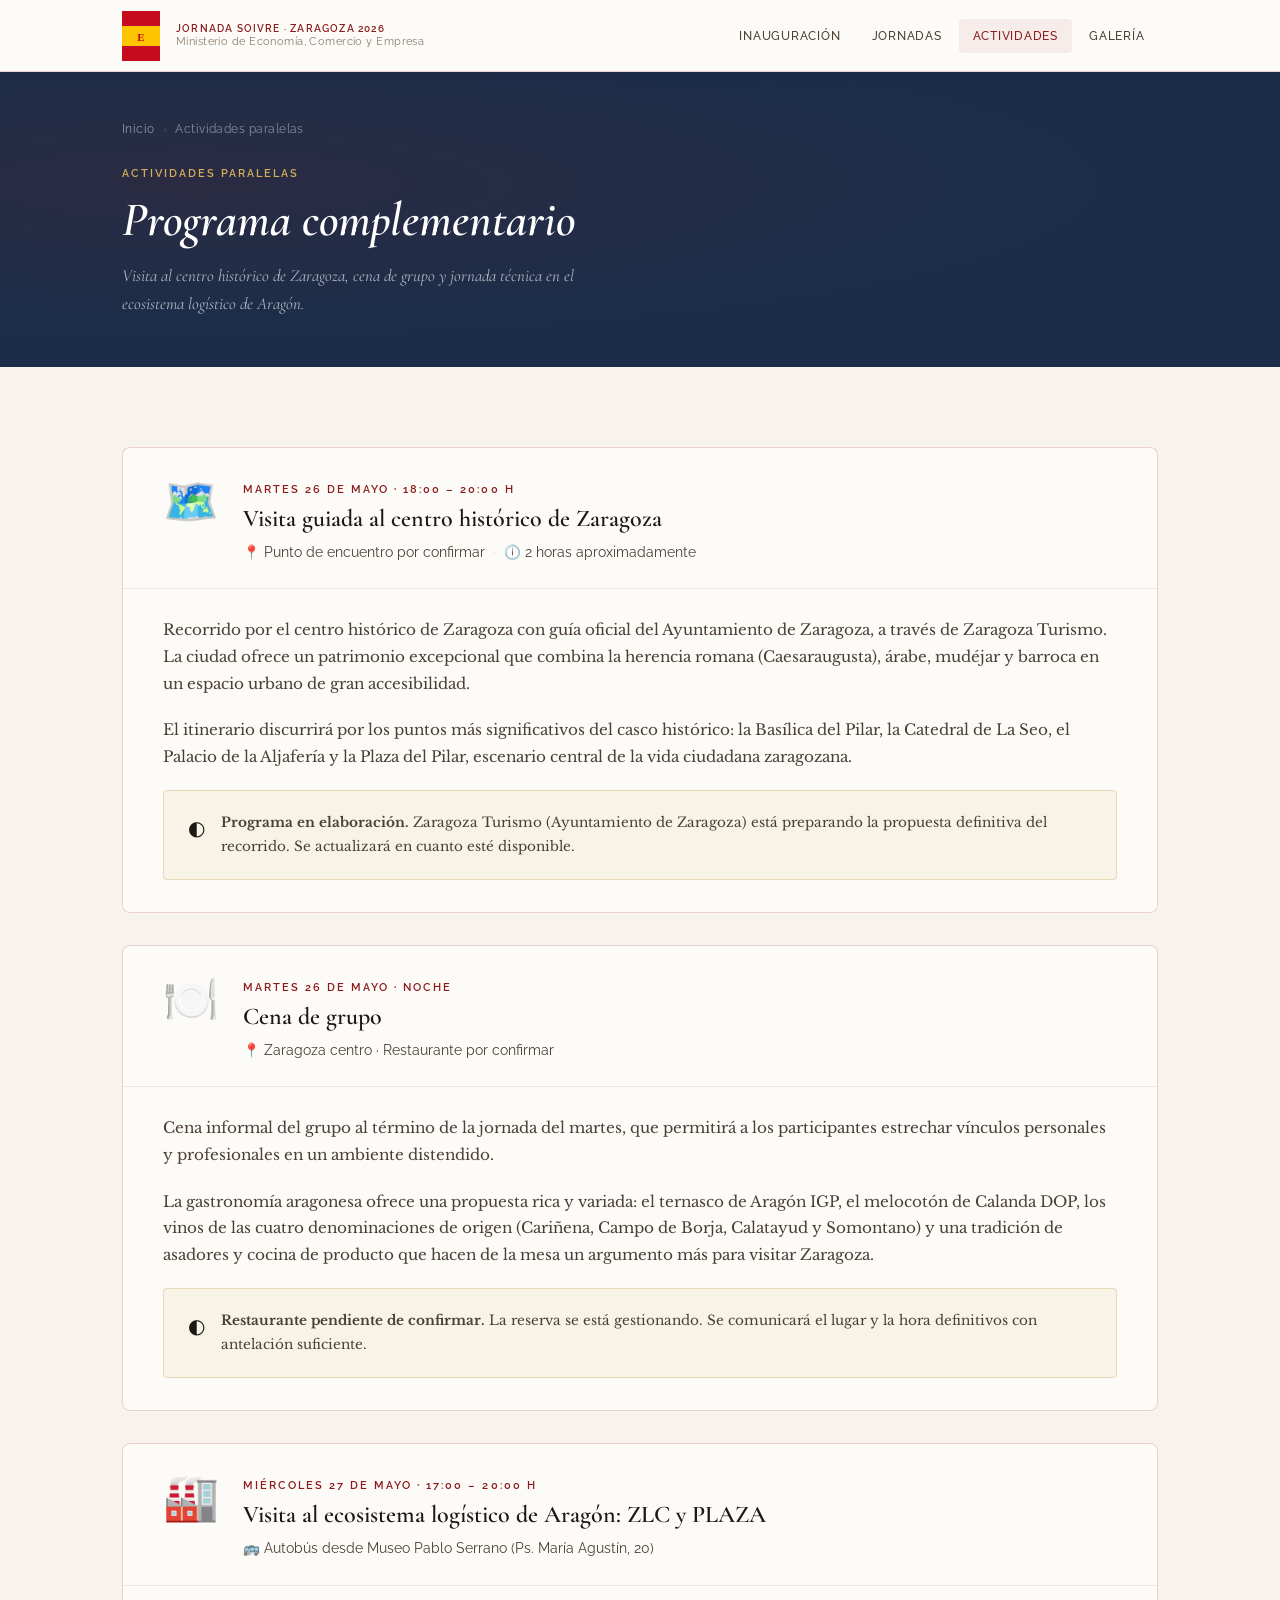
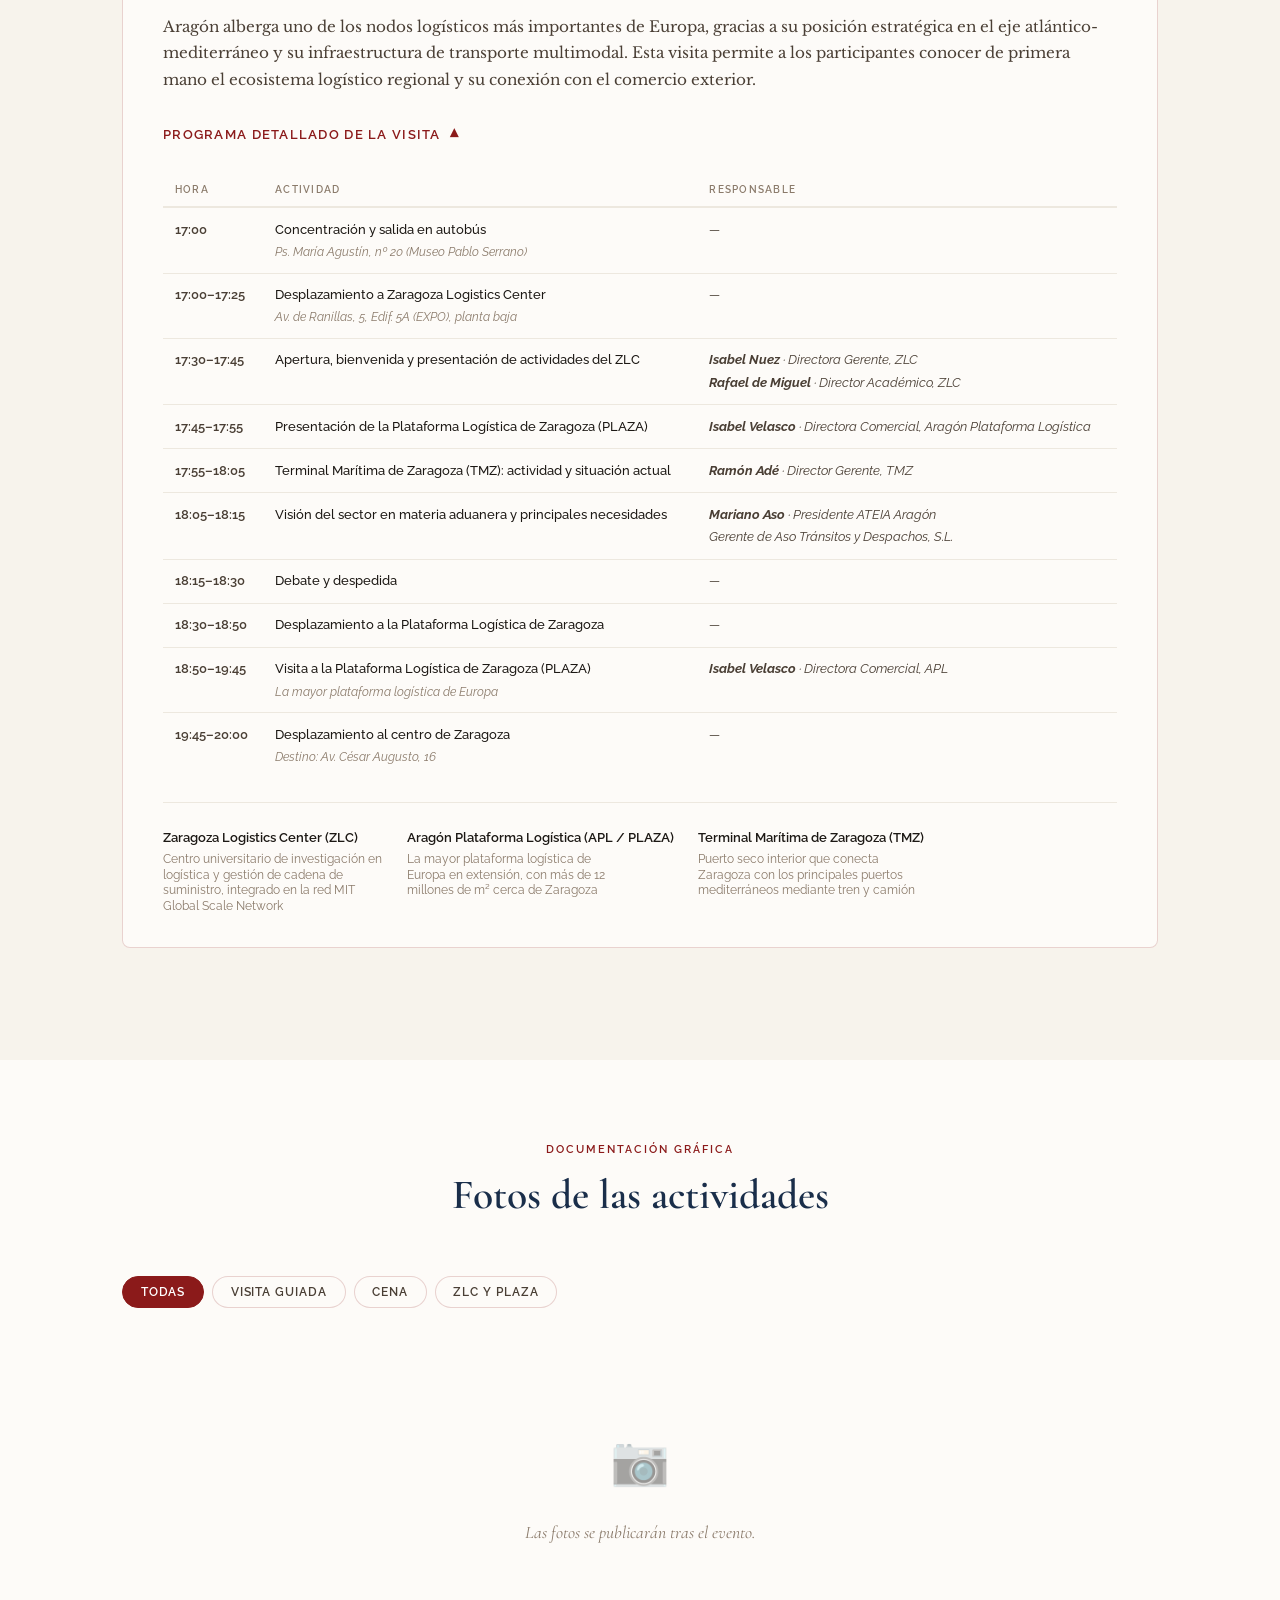
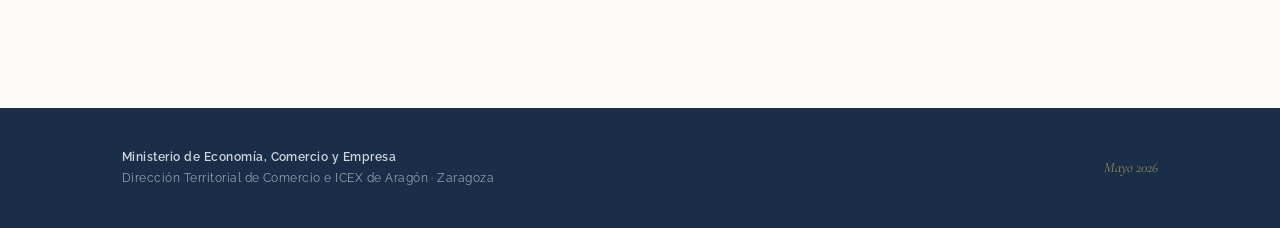
==== actividades.html @ 2d69d118 "Sitio inicial" ====
<!DOCTYPE html>
<html lang="es">
<head>
  <meta charset="UTF-8">
  <meta name="viewport" content="width=device-width, initial-scale=1.0">
  <title>Actividades · Jornada SOIVRE Zaragoza 2026</title>
  <link rel="stylesheet" href="css/style.css">
  <style>
    /* Estilos específicos de esta página */
    .actividad-grande {
      background: var(--blanco);
      border: 1px solid var(--borde);
      border-radius: var(--radio-lg);
      overflow: hidden;
      margin-bottom: 2rem;
    }

    .actividad-grande-cabecera {
      padding: 2rem 2.5rem 1.5rem;
      border-bottom: 1px solid var(--crema-oscura);
      display: flex;
      gap: 1.5rem;
      align-items: flex-start;
    }

    .actividad-grande-icono {
      font-size: 2.8rem;
      line-height: 1;
      flex-shrink: 0;
    }

    .actividad-grande-meta .label { margin-bottom: 0.35rem; display: block; }

    .actividad-grande-titulo {
      font-family: var(--fuente-titulo);
      font-size: 1.5rem;
      font-weight: 600;
      color: var(--texto);
      line-height: 1.2;
    }

    .actividad-grande-cuando {
      font-family: var(--fuente-ui);
      font-size: 0.85rem;
      color: var(--texto-suave);
      margin-top: 0.5rem;
      display: flex;
      align-items: center;
      gap: 0.5rem;
      flex-wrap: wrap;
    }

    .actividad-grande-cuerpo {
      padding: 1.75rem 2.5rem 2rem;
    }

    .actividad-grande-cuerpo p {
      color: var(--texto-suave);
      line-height: 1.75;
      margin-bottom: 1.25rem;
      font-size: 0.95rem;
    }

    .actividad-grande-cuerpo p:last-child { margin-bottom: 0; }

    /* Aviso pendiente grande */
    .aviso-pendiente {
      display: flex;
      gap: 1rem;
      align-items: flex-start;
      background: rgba(184,149,42,0.08);
      border: 1px solid rgba(184,149,42,0.25);
      border-radius: var(--radio);
      padding: 1.25rem 1.5rem;
      margin-top: 1.25rem;
    }

    .aviso-pendiente-icono { font-size: 1.25rem; flex-shrink: 0; }

    .aviso-pendiente p {
      font-size: 0.85rem !important;
      color: var(--texto-suave) !important;
      margin: 0 !important;
    }

    /* Programa detallado desplegable */
    .programa-detallado summary {
      font-family: var(--fuente-ui);
      font-size: 0.8rem;
      font-weight: 600;
      letter-spacing: 0.1em;
      text-transform: uppercase;
      color: var(--granate);
      cursor: pointer;
      padding: 0.5rem 0;
      margin-bottom: 1rem;
      display: flex;
      align-items: center;
      gap: 0.5rem;
    }

    .programa-detallado summary::after {
      content: '▾';
      font-size: 1rem;
      transition: transform 0.2s;
    }

    .programa-detallado[open] summary::after { transform: rotate(180deg); }

    /* Logos de ponentes externos */
    .ponentes-externos {
      display: flex;
      flex-wrap: wrap;
      gap: 1.5rem;
      margin-top: 1.5rem;
      padding-top: 1.5rem;
      border-top: 1px solid var(--crema-oscura);
    }

    .ponente-externo {
      display: flex;
      flex-direction: column;
      gap: 0.25rem;
    }

    .ponente-externo-nombre {
      font-family: var(--fuente-ui);
      font-size: 0.8rem;
      font-weight: 600;
      color: var(--texto);
    }

    .ponente-externo-cargo {
      font-family: var(--fuente-ui);
      font-size: 0.72rem;
      color: var(--texto-muy-suave);
      line-height: 1.35;
      max-width: 220px;
    }

    @media (max-width: 600px) {
      .actividad-grande-cabecera { flex-direction: column; gap: 0.75rem; padding: 1.5rem; }
      .actividad-grande-cuerpo { padding: 1.25rem 1.5rem 1.5rem; }
    }
  </style>
</head>
<body>

  <!-- ══ HEADER ══════════════════════════════════════════════ -->
  <header class="site-header">
    <div class="header-inner">
      <a href="index.html" class="header-marca">
        <svg class="header-escudo" viewBox="0 0 38 50" xmlns="http://www.w3.org/2000/svg" aria-label="Escudo de España">
          <rect x="0" y="0" width="38" height="50" rx="2" fill="#c60b1e"/>
          <rect x="0" y="15" width="38" height="20" fill="#ffc400"/>
          <rect x="0" y="0" width="38" height="15" fill="#c60b1e"/>
          <rect x="0" y="35" width="38" height="15" fill="#c60b1e"/>
          <text x="19" y="30" text-anchor="middle" font-size="11"
                fill="#c60b1e" font-weight="bold" font-family="serif">E</text>
        </svg>
        <div class="header-texto">
          <span class="header-evento">Jornada SOIVRE · Zaragoza 2026</span>
          <span class="header-subtexto">Ministerio de Economía, Comercio y Empresa</span>
        </div>
      </a>
      <nav class="nav-principal" aria-label="Navegación principal">
        <a href="inauguracion.html" class="nav-link">Inauguración</a>
        <a href="jornadas.html"     class="nav-link">Jornadas</a>
        <a href="actividades.html"  class="nav-link">Actividades</a>
        <a href="galeria.html"      class="nav-link">Galería</a>
      </nav>
      <button class="nav-hamburguer" id="hamburguesa" aria-label="Abrir menú" aria-expanded="false">
        <span></span><span></span><span></span>
      </button>
    </div>
  </header>
  <nav class="nav-mobile" id="nav-mobile">
    <a href="inauguracion.html" class="nav-link">🏛️ Inauguración</a>
    <a href="jornadas.html"     class="nav-link">📋 Jornadas</a>
    <a href="actividades.html"  class="nav-link">🗺️ Actividades</a>
    <a href="galeria.html"      class="nav-link">📷 Galería</a>
  </nav>

  <!-- ══ PAGE HERO ═══════════════════════════════════════════ -->
  <section class="page-hero">
    <div class="page-hero-inner">
      <nav class="breadcrumb" aria-label="Ruta">
        <a href="index.html">Inicio</a>
        <span class="breadcrumb-sep">›</span>
        <span>Actividades paralelas</span>
      </nav>
      <span class="label">Actividades paralelas</span>
      <h1>Programa complementario</h1>
      <p class="page-hero-desc">
        Visita al centro histórico de Zaragoza, cena de grupo y jornada técnica 
        en el ecosistema logístico de Aragón.
      </p>
    </div>
  </section>

  <!-- ══ ACTIVIDADES ═════════════════════════════════════════ -->
  <section class="seccion">
    <div class="contenedor">

      <!-- ─── 1. VISITA GUIADA ─────────────────────────────── -->
      <div class="actividad-grande" id="visita-guiada">
        <div class="actividad-grande-cabecera">
          <div class="actividad-grande-icono">🗺️</div>
          <div class="actividad-grande-meta">
            <span class="label">Martes 26 de mayo · 18:00 – 20:00 h</span>
            <div class="actividad-grande-titulo">Visita guiada al centro histórico de Zaragoza</div>
            <div class="actividad-grande-cuando">
              <span>📍 Punto de encuentro por confirmar</span>
              <span style="color:var(--borde-dorado)">·</span>
              <span>🕕 2 horas aproximadamente</span>
            </div>
          </div>
        </div>
        <div class="actividad-grande-cuerpo">
          <p>
            Recorrido por el centro histórico de Zaragoza con guía oficial del Ayuntamiento 
            de Zaragoza, a través de Zaragoza Turismo. La ciudad ofrece un patrimonio 
            excepcional que combina la herencia romana (Caesaraugusta), árabe, mudéjar 
            y barroca en un espacio urbano de gran accesibilidad.
          </p>
          <p>
            El itinerario discurrirá por los puntos más significativos del casco histórico: 
            la Basílica del Pilar, la Catedral de La Seo, el Palacio de la Aljafería y la Plaza 
            del Pilar, escenario central de la vida ciudadana zaragozana.
          </p>
          <div class="aviso-pendiente">
            <span class="aviso-pendiente-icono">◐</span>
            <p>
              <strong>Programa en elaboración.</strong> Zaragoza Turismo (Ayuntamiento de Zaragoza) 
              está preparando la propuesta definitiva del recorrido. Se actualizará en cuanto 
              esté disponible.
            </p>
          </div>
        </div>
      </div>

      <!-- ─── 2. CENA DE GRUPO ──────────────────────────────── -->
      <div class="actividad-grande" id="cena">
        <div class="actividad-grande-cabecera">
          <div class="actividad-grande-icono">🍽️</div>
          <div class="actividad-grande-meta">
            <span class="label">Martes 26 de mayo · Noche</span>
            <div class="actividad-grande-titulo">Cena de grupo</div>
            <div class="actividad-grande-cuando">
              <span>📍 Zaragoza centro · Restaurante por confirmar</span>
            </div>
          </div>
        </div>
        <div class="actividad-grande-cuerpo">
          <p>
            Cena informal del grupo al término de la jornada del martes, que permitirá 
            a los participantes estrechar vínculos personales y profesionales en un ambiente 
            distendido.
          </p>
          <p>
            La gastronomía aragonesa ofrece una propuesta rica y variada: el ternasco de 
            Aragón IGP, el melocotón de Calanda DOP, los vinos de las cuatro 
            denominaciones de origen (Cariñena, Campo de Borja, Calatayud y Somontano) 
            y una tradición de asadores y cocina de producto que hacen de la mesa 
            un argumento más para visitar Zaragoza.
          </p>
          <div class="aviso-pendiente">
            <span class="aviso-pendiente-icono">◐</span>
            <p>
              <strong>Restaurante pendiente de confirmar.</strong> La reserva se está 
              gestionando. Se comunicará el lugar y la hora definitivos con antelación suficiente.
            </p>
          </div>
        </div>
      </div>

      <!-- ─── 3. ZLC Y PLAZA ───────────────────────────────── -->
      <div class="actividad-grande" id="zlc-plaza">
        <div class="actividad-grande-cabecera">
          <div class="actividad-grande-icono">🏭</div>
          <div class="actividad-grande-meta">
            <span class="label">Miércoles 27 de mayo · 17:00 – 20:00 h</span>
            <div class="actividad-grande-titulo">Visita al ecosistema logístico de Aragón: ZLC y PLAZA</div>
            <div class="actividad-grande-cuando">
              <span>🚌 Autobús desde Museo Pablo Serrano (Ps. María Agustín, 20)</span>
            </div>
          </div>
        </div>
        <div class="actividad-grande-cuerpo">
          <p>
            Aragón alberga uno de los nodos logísticos más importantes de Europa, 
            gracias a su posición estratégica en el eje atlántico-mediterráneo y su 
            infraestructura de transporte multimodal. Esta visita permite a los 
            participantes conocer de primera mano el ecosistema logístico regional 
            y su conexión con el comercio exterior.
          </p>

          <details class="programa-detallado" open>
            <summary>Programa detallado de la visita</summary>

            <table class="programa-tabla">
              <thead>
                <tr>
                  <th>Hora</th>
                  <th>Actividad</th>
                  <th>Responsable</th>
                </tr>
              </thead>
              <tbody>
                <tr>
                  <td class="prog-hora">17:00</td>
                  <td>
                    <div class="prog-actividad">Concentración y salida en autobús</div>
                    <div class="prog-responsable">Ps. María Agustín, nº 20 (Museo Pablo Serrano)</div>
                  </td>
                  <td class="prog-responsable">—</td>
                </tr>
                <tr>
                  <td class="prog-hora">17:00–17:25</td>
                  <td>
                    <div class="prog-actividad">Desplazamiento a Zaragoza Logistics Center</div>
                    <div class="prog-responsable">Av. de Ranillas, 5, Edif. 5A (EXPO), planta baja</div>
                  </td>
                  <td class="prog-responsable">—</td>
                </tr>
                <tr>
                  <td class="prog-hora">17:30–17:45</td>
                  <td>
                    <div class="prog-actividad">Apertura, bienvenida y presentación de actividades del ZLC</div>
                  </td>
                  <td class="prog-responsable">
                    <strong>Isabel Nuez</strong> · Directora Gerente, ZLC<br>
                    <strong>Rafael de Miguel</strong> · Director Académico, ZLC
                  </td>
                </tr>
                <tr>
                  <td class="prog-hora">17:45–17:55</td>
                  <td>
                    <div class="prog-actividad">Presentación de la Plataforma Logística de Zaragoza (PLAZA)</div>
                  </td>
                  <td class="prog-responsable">
                    <strong>Isabel Velasco</strong> · Directora Comercial, Aragón Plataforma Logística
                  </td>
                </tr>
                <tr>
                  <td class="prog-hora">17:55–18:05</td>
                  <td>
                    <div class="prog-actividad">Terminal Marítima de Zaragoza (TMZ): actividad y situación actual</div>
                  </td>
                  <td class="prog-responsable">
                    <strong>Ramón Adé</strong> · Director Gerente, TMZ
                  </td>
                </tr>
                <tr>
                  <td class="prog-hora">18:05–18:15</td>
                  <td>
                    <div class="prog-actividad">Visión del sector en materia aduanera y principales necesidades</div>
                  </td>
                  <td class="prog-responsable">
                    <strong>Mariano Aso</strong> · Presidente ATEIA Aragón<br>
                    Gerente de Aso Tránsitos y Despachos, S.L.
                  </td>
                </tr>
                <tr>
                  <td class="prog-hora">18:15–18:30</td>
                  <td><div class="prog-actividad">Debate y despedida</div></td>
                  <td class="prog-responsable">—</td>
                </tr>
                <tr>
                  <td class="prog-hora">18:30–18:50</td>
                  <td>
                    <div class="prog-actividad">Desplazamiento a la Plataforma Logística de Zaragoza</div>
                  </td>
                  <td class="prog-responsable">—</td>
                </tr>
                <tr>
                  <td class="prog-hora">18:50–19:45</td>
                  <td>
                    <div class="prog-actividad">Visita a la Plataforma Logística de Zaragoza (PLAZA)</div>
                    <div class="prog-responsable">La mayor plataforma logística de Europa</div>
                  </td>
                  <td class="prog-responsable">
                    <strong>Isabel Velasco</strong> · Directora Comercial, APL
                  </td>
                </tr>
                <tr>
                  <td class="prog-hora">19:45–20:00</td>
                  <td>
                    <div class="prog-actividad">Desplazamiento al centro de Zaragoza</div>
                    <div class="prog-responsable">Destino: Av. César Augusto, 16</div>
                  </td>
                  <td class="prog-responsable">—</td>
                </tr>
              </tbody>
            </table>
          </details>

          <div class="ponentes-externos">
            <div class="ponente-externo">
              <span class="ponente-externo-nombre">Zaragoza Logistics Center (ZLC)</span>
              <span class="ponente-externo-cargo">
                Centro universitario de investigación en logística y gestión de cadena de suministro, 
                integrado en la red MIT Global Scale Network
              </span>
            </div>
            <div class="ponente-externo">
              <span class="ponente-externo-nombre">Aragón Plataforma Logística (APL / PLAZA)</span>
              <span class="ponente-externo-cargo">
                La mayor plataforma logística de Europa en extensión, 
                con más de 12 millones de m² cerca de Zaragoza
              </span>
            </div>
            <div class="ponente-externo">
              <span class="ponente-externo-nombre">Terminal Marítima de Zaragoza (TMZ)</span>
              <span class="ponente-externo-cargo">
                Puerto seco interior que conecta Zaragoza con los principales 
                puertos mediterráneos mediante tren y camión
              </span>
            </div>
          </div>
        </div>
      </div>

    </div>
  </section>

  <!-- ══ GALERÍA ═════════════════════════════════════════════ -->
  <section class="seccion seccion-alt">
    <div class="contenedor">
      <div class="seccion-header">
        <span class="label">Documentación gráfica</span>
        <h2>Fotos de las actividades</h2>
      </div>

      <div class="galeria-filtros" id="act-filtros">
        <button class="filtro-btn activo" data-sec="todas">Todas</button>
        <button class="filtro-btn" data-sec="visita-guiada">Visita guiada</button>
        <button class="filtro-btn" data-sec="cena">Cena</button>
        <button class="filtro-btn" data-sec="zlc-plaza">ZLC y PLAZA</button>
      </div>

      <div id="galeria-act-grid" class="galeria-grid">
        <div class="galeria-vacia">
          <div class="galeria-vacia-icono">📷</div>
          <p class="galeria-vacia-txt">Las fotos se publicarán tras el evento.</p>
        </div>
      </div>
    </div>
  </section>

  <!-- Lightbox -->
  <div class="lightbox" id="lightbox" role="dialog" aria-modal="true" aria-label="Visor de imagen">
    <button class="lightbox-cerrar" aria-label="Cerrar">✕</button>
    <img class="lightbox-img" src="" alt="">
    <div class="lightbox-pie"></div>
  </div>

  <!-- ══ FOOTER ══════════════════════════════════════════════ -->
  <footer class="site-footer">
    <div class="footer-inner">
      <div class="footer-org">
        <strong>Ministerio de Economía, Comercio y Empresa</strong>
        Dirección Territorial de Comercio e ICEX de Aragón · Zaragoza
      </div>
      <div class="footer-fecha">Mayo 2026</div>
    </div>
  </footer>

  <script src="js/app.js"></script>
  <script>
    // Galería filtrada por secciones de actividades
    let _todasFotosAct = [];

    document.addEventListener('DOMContentLoaded', async () => {
      // Lightbox
      const lb = document.getElementById('lightbox');
      lb.querySelector('.lightbox-cerrar').addEventListener('click', () => {
        lb.classList.remove('abierto'); document.body.style.overflow = '';
      });
      lb.addEventListener('click', e => {
        if (e.target === lb) { lb.classList.remove('abierto'); document.body.style.overflow = ''; }
      });

      const grid = document.getElementById('galeria-act-grid');
      const filtros = document.getElementById('act-filtros');

      try {
        const todas = await fetch('data/galeria.json').then(r => r.json());
        _todasFotosAct = todas.filter(f =>
          ['visita-guiada','cena','zlc-plaza'].includes(f.seccion)
        );
      } catch(e) { /* mantiene vacío */ }

      filtros.addEventListener('click', e => {
        const btn = e.target.closest('.filtro-btn');
        if (!btn) return;
        filtros.querySelectorAll('.filtro-btn').forEach(b => b.classList.remove('activo'));
        btn.classList.add('activo');
        renderAct(btn.dataset.sec);
      });

      renderAct('todas');
    });

    function renderAct(sec) {
      const grid = document.getElementById('galeria-act-grid');
      const items = sec === 'todas'
        ? _todasFotosAct
        : _todasFotosAct.filter(f => f.seccion === sec);

      if (!items.length) {
        grid.innerHTML = `<div class="galeria-vacia">
          <div class="galeria-vacia-icono">📷</div>
          <p class="galeria-vacia-txt">Las fotos se publicarán tras el evento.</p>
        </div>`;
        return;
      }

      grid.innerHTML = items.map(f => `
        <div class="galeria-item" data-src="${f.archivo}" data-pie="${f.pie||''}">
          <img src="${f.archivo}" alt="${f.pie||''}" loading="lazy">
          <div class="galeria-overlay"><div class="galeria-pie">${f.pie||''}</div></div>
        </div>`).join('');

      grid.querySelectorAll('.galeria-item').forEach(el => {
        el.addEventListener('click', () => {
          const lb = document.getElementById('lightbox');
          lb.querySelector('.lightbox-img').src = el.dataset.src;
          lb.querySelector('.lightbox-pie').textContent = el.dataset.pie;
          lb.classList.add('abierto');
          document.body.style.overflow = 'hidden';
        });
      });
    }
  </script>
</body>
</html>
---- css/style.css ----
/* =============================================================
   JORNADA SOIVRE ZARAGOZA 2026 — Sistema de diseño
   Estética: editorial institucional español
   ============================================================= */

/* ── FUENTES ─────────────────────────────────────────────────── */
@import url('https://fonts.googleapis.com/css2?family=Libre+Baskerville:ital,wght@0,400;0,700;1,400&family=Cormorant+Garamond:ital,wght@0,400;0,600;0,700;1,400;1,600&family=Raleway:wght@300;400;500;600;700&display=swap');

/* ── VARIABLES ───────────────────────────────────────────────── */
:root {
  --granate:       #8B1A1A;
  --granate-oscuro:#5c1111;
  --granate-suave: #b8302a;
  --marino:        #1a2e4a;
  --marino-claro:  #2a4a72;
  --dorado:        #b8952a;
  --dorado-suave:  #d4b05a;
  --crema:         #f7f3ec;
  --crema-oscura:  #ede8df;
  --blanco:        #fdfbf8;
  --texto:         #1c1814;
  --texto-suave:   #4a3f35;
  --texto-muy-suave: #8a7a6a;
  --borde:         rgba(139, 26, 26, 0.18);
  --borde-dorado:  rgba(184, 149, 42, 0.30);
  --sombra:        0 2px 20px rgba(28, 24, 20, 0.08);
  --sombra-alta:   0 8px 40px rgba(28, 24, 20, 0.14);

  --fuente-titulo: 'Cormorant Garamond', Georgia, serif;
  --fuente-cuerpo: 'Libre Baskerville', Georgia, serif;
  --fuente-ui:     'Raleway', sans-serif;

  --radio:     4px;
  --radio-lg:  8px;
  --max-ancho: 1100px;
  --header-h:  72px;
}

/* ── RESET & BASE ────────────────────────────────────────────── */
*, *::before, *::after { box-sizing: border-box; margin: 0; padding: 0; }

html { scroll-behavior: smooth; font-size: 16px; }

body {
  background: var(--crema);
  color: var(--texto);
  font-family: var(--fuente-cuerpo);
  line-height: 1.7;
  -webkit-font-smoothing: antialiased;
}

img { max-width: 100%; display: block; }
a { color: var(--granate); text-decoration: none; }
a:hover { text-decoration: underline; text-underline-offset: 3px; }

/* ── TIPOGRAFÍA ──────────────────────────────────────────────── */
h1, h2, h3, h4 {
  font-family: var(--fuente-titulo);
  line-height: 1.2;
  color: var(--texto);
  font-weight: 600;
}

h1 { font-size: clamp(2.4rem, 5vw, 3.8rem); }
h2 { font-size: clamp(1.8rem, 3.5vw, 2.6rem); }
h3 { font-size: clamp(1.3rem, 2.5vw, 1.8rem); }
h4 { font-size: 1.15rem; }
p  { font-size: 1rem; margin-bottom: 1em; }
p:last-child { margin-bottom: 0; }

.label {
  font-family: var(--fuente-ui);
  font-size: 0.7rem;
  font-weight: 600;
  letter-spacing: 0.18em;
  text-transform: uppercase;
  color: var(--granate);
}

/* ── LAYOUT ──────────────────────────────────────────────────── */
.contenedor {
  max-width: var(--max-ancho);
  margin: 0 auto;
  padding: 0 2rem;
}

.seccion {
  padding: 5rem 0;
}

.seccion-alt {
  background: var(--blanco);
}

/* ── SEPARADOR ORNAMENTAL ────────────────────────────────────── */
.ornamento {
  display: flex;
  align-items: center;
  gap: 1rem;
  margin: 2.5rem 0;
}
.ornamento-linea {
  flex: 1;
  height: 1px;
  background: linear-gradient(90deg, transparent, var(--borde-dorado), transparent);
}
.ornamento-simbolo {
  color: var(--dorado);
  font-size: 1.1rem;
  opacity: 0.7;
}

/* ── ENCABEZADO DE SECCIÓN ───────────────────────────────────── */
.seccion-header {
  text-align: center;
  margin-bottom: 3.5rem;
}
.seccion-header .label {
  display: block;
  margin-bottom: 0.75rem;
}
.seccion-header h2 {
  color: var(--marino);
}
.seccion-header .bajada {
  font-family: var(--fuente-titulo);
  font-style: italic;
  font-size: 1.15rem;
  color: var(--texto-suave);
  margin-top: 0.75rem;
  max-width: 60ch;
  margin-left: auto;
  margin-right: auto;
}

/* ═══════════════════════════════════════════════════════════════
   HEADER / NAVEGACIÓN
═══════════════════════════════════════════════════════════════ */
.site-header {
  position: fixed;
  top: 0;
  left: 0;
  right: 0;
  z-index: 1000;
  height: var(--header-h);
  background: var(--blanco);
  border-bottom: 1px solid var(--borde);
  box-shadow: 0 1px 12px rgba(28,24,20,0.07);
}

.header-inner {
  max-width: var(--max-ancho);
  margin: 0 auto;
  padding: 0 2rem;
  height: 100%;
  display: flex;
  align-items: center;
  justify-content: space-between;
  gap: 1.5rem;
}

.header-marca {
  display: flex;
  align-items: center;
  gap: 1rem;
  text-decoration: none;
  flex-shrink: 0;
}

.header-escudo {
  width: 38px;
  height: auto;
}

.header-texto {
  display: flex;
  flex-direction: column;
  line-height: 1.2;
}

.header-evento {
  font-family: var(--fuente-ui);
  font-size: 0.62rem;
  font-weight: 600;
  letter-spacing: 0.12em;
  text-transform: uppercase;
  color: var(--granate);
}

.header-subtexto {
  font-family: var(--fuente-ui);
  font-size: 0.68rem;
  font-weight: 400;
  color: var(--texto-muy-suave);
  letter-spacing: 0.04em;
}

.nav-principal {
  display: flex;
  align-items: center;
  gap: 0.25rem;
}

.nav-link {
  font-family: var(--fuente-ui);
  font-size: 0.78rem;
  font-weight: 500;
  letter-spacing: 0.06em;
  text-transform: uppercase;
  color: var(--texto-suave);
  padding: 0.4rem 0.85rem;
  border-radius: var(--radio);
  text-decoration: none;
  transition: color 0.2s, background 0.2s;
  white-space: nowrap;
}

.nav-link:hover,
.nav-link.activo {
  color: var(--granate);
  background: rgba(139,26,26,0.06);
  text-decoration: none;
}

.nav-hamburguer {
  display: none;
  flex-direction: column;
  gap: 5px;
  cursor: pointer;
  padding: 0.5rem;
  background: none;
  border: none;
}
.nav-hamburguer span {
  display: block;
  width: 24px;
  height: 2px;
  background: var(--texto);
  transition: all 0.3s;
}

/* ─ Menú móvil ─ */
.nav-mobile {
  display: none;
  position: fixed;
  top: var(--header-h);
  left: 0; right: 0;
  background: var(--blanco);
  border-bottom: 1px solid var(--borde);
  padding: 1rem;
  flex-direction: column;
  gap: 0.25rem;
  z-index: 999;
  animation: slideDown 0.2s ease;
}
.nav-mobile.abierto { display: flex; }
.nav-mobile .nav-link {
  padding: 0.75rem 1rem;
  border-radius: var(--radio);
}

@keyframes slideDown {
  from { opacity: 0; transform: translateY(-10px); }
  to   { opacity: 1; transform: translateY(0); }
}

/* ═══════════════════════════════════════════════════════════════
   HERO (solo en index)
═══════════════════════════════════════════════════════════════ */
.hero {
  padding-top: calc(var(--header-h) + 4rem);
  padding-bottom: 5rem;
  background: var(--marino);
  position: relative;
  overflow: hidden;
}

/* Textura sutil de fondo */
.hero::before {
  content: '';
  position: absolute;
  inset: 0;
  background-image:
    radial-gradient(ellipse at 20% 50%, rgba(139,26,26,0.18) 0%, transparent 60%),
    radial-gradient(ellipse at 80% 20%, rgba(184,149,42,0.10) 0%, transparent 50%);
  pointer-events: none;
}

/* Líneas decorativas heráldicase */
.hero::after {
  content: '';
  position: absolute;
  top: 0; right: 0;
  width: 420px; height: 100%;
  background: linear-gradient(135deg,
    transparent 0%,
    rgba(184,149,42,0.04) 30%,
    rgba(184,149,42,0.08) 50%,
    transparent 70%
  );
  pointer-events: none;
}

.hero-inner {
  position: relative;
  z-index: 1;
  max-width: var(--max-ancho);
  margin: 0 auto;
  padding: 0 2rem;
  display: grid;
  grid-template-columns: 1fr auto;
  gap: 3rem;
  align-items: center;
}

.hero-contenido { max-width: 680px; }

.hero-etiqueta {
  display: inline-flex;
  align-items: center;
  gap: 0.6rem;
  font-family: var(--fuente-ui);
  font-size: 0.68rem;
  font-weight: 600;
  letter-spacing: 0.2em;
  text-transform: uppercase;
  color: var(--dorado-suave);
  margin-bottom: 1.5rem;
}
.hero-etiqueta::before,
.hero-etiqueta::after {
  content: '';
  display: block;
  width: 28px;
  height: 1px;
  background: var(--dorado-suave);
  opacity: 0.6;
}

.hero h1 {
  color: #fff;
  font-size: clamp(2rem, 4.5vw, 3.4rem);
  font-weight: 700;
  letter-spacing: -0.01em;
  margin-bottom: 1rem;
  font-style: italic;
}

.hero-lugar {
  display: flex;
  align-items: center;
  gap: 0.75rem;
  margin-bottom: 2rem;
  flex-wrap: wrap;
}

.hero-fecha,
.hero-sede {
  font-family: var(--fuente-ui);
  font-size: 0.82rem;
  font-weight: 500;
  letter-spacing: 0.05em;
  color: rgba(255,255,255,0.65);
}

.hero-sep {
  width: 4px;
  height: 4px;
  border-radius: 50%;
  background: var(--dorado-suave);
  opacity: 0.5;
}

.hero-descripcion {
  color: rgba(255,255,255,0.75);
  font-size: 1rem;
  line-height: 1.8;
  margin-bottom: 2.5rem;
  font-family: var(--fuente-titulo);
  font-style: italic;
}

/* Decoración lateral del hero */
.hero-decoracion {
  display: flex;
  flex-direction: column;
  align-items: center;
  gap: 0.75rem;
  opacity: 0.25;
}
.hero-decoracion-linea {
  width: 1px;
  height: 80px;
  background: linear-gradient(to bottom, transparent, var(--dorado-suave));
}
.hero-decoracion-rombo {
  width: 10px;
  height: 10px;
  background: var(--dorado-suave);
  transform: rotate(45deg);
}

/* ── BOTONES DE ACCESO RÁPIDO (Home) ─────────────────────────── */
.accesos {
  display: grid;
  grid-template-columns: repeat(2, 1fr);
  gap: 1rem;
  margin-top: 0;
}

.acceso-btn {
  display: flex;
  align-items: center;
  gap: 1rem;
  padding: 1.1rem 1.4rem;
  background: rgba(255,255,255,0.06);
  border: 1px solid rgba(255,255,255,0.12);
  border-radius: var(--radio-lg);
  text-decoration: none;
  transition: background 0.25s, border-color 0.25s, transform 0.2s;
  cursor: pointer;
}

.acceso-btn:hover {
  background: rgba(255,255,255,0.11);
  border-color: rgba(184,149,42,0.4);
  transform: translateY(-2px);
  text-decoration: none;
}

.acceso-icono {
  font-size: 1.6rem;
  flex-shrink: 0;
  line-height: 1;
}

.acceso-texto { display: flex; flex-direction: column; }

.acceso-nombre {
  font-family: var(--fuente-ui);
  font-size: 0.82rem;
  font-weight: 600;
  letter-spacing: 0.08em;
  text-transform: uppercase;
  color: #fff;
}

.acceso-desc {
  font-family: var(--fuente-ui);
  font-size: 0.72rem;
  color: rgba(255,255,255,0.5);
  margin-top: 0.1rem;
}

/* ── CIFRAS ──────────────────────────────────────────────────── */
.cifras {
  padding: 3.5rem 0;
  background: var(--granate);
}

.cifras-inner {
  max-width: var(--max-ancho);
  margin: 0 auto;
  padding: 0 2rem;
  display: flex;
  justify-content: center;
  gap: 0;
  flex-wrap: wrap;
}

.cifra {
  padding: 1rem 3rem;
  text-align: center;
  border-right: 1px solid rgba(255,255,255,0.15);
  flex: 1;
  min-width: 160px;
}
.cifra:last-child { border-right: none; }

.cifra-numero {
  display: block;
  font-family: var(--fuente-titulo);
  font-size: 2.8rem;
  font-weight: 700;
  color: #fff;
  line-height: 1;
  margin-bottom: 0.3rem;
}

.cifra-etiqueta {
  font-family: var(--fuente-ui);
  font-size: 0.68rem;
  font-weight: 500;
  letter-spacing: 0.16em;
  text-transform: uppercase;
  color: rgba(255,255,255,0.6);
}

/* ═══════════════════════════════════════════════════════════════
   PAGE HERO (subpáginas)
═══════════════════════════════════════════════════════════════ */
.page-hero {
  padding-top: calc(var(--header-h) + 3rem);
  padding-bottom: 3rem;
  background: var(--marino);
  position: relative;
  overflow: hidden;
}

.page-hero::before {
  content: '';
  position: absolute;
  inset: 0;
  background: radial-gradient(ellipse at 15% 50%, rgba(139,26,26,0.15) 0%, transparent 60%);
  pointer-events: none;
}

.page-hero-inner {
  position: relative;
  z-index: 1;
  max-width: var(--max-ancho);
  margin: 0 auto;
  padding: 0 2rem;
}

.page-hero .label { color: var(--dorado-suave); margin-bottom: 0.6rem; display: block; }
.page-hero h1 {
  color: #fff;
  font-size: clamp(1.8rem, 4vw, 3rem);
  font-style: italic;
  margin-bottom: 0.75rem;
}
.page-hero-desc {
  color: rgba(255,255,255,0.65);
  font-family: var(--fuente-titulo);
  font-style: italic;
  font-size: 1.05rem;
  max-width: 65ch;
}

/* Breadcrumb */
.breadcrumb {
  display: flex;
  align-items: center;
  gap: 0.5rem;
  font-family: var(--fuente-ui);
  font-size: 0.72rem;
  color: rgba(255,255,255,0.45);
  margin-bottom: 1.5rem;
  letter-spacing: 0.04em;
}
.breadcrumb a { color: rgba(255,255,255,0.5); text-decoration: none; }
.breadcrumb a:hover { color: rgba(255,255,255,0.85); }
.breadcrumb-sep { opacity: 0.4; }

/* ═══════════════════════════════════════════════════════════════
   TARJETAS DE PERSONAS (representantes, asistentes)
═══════════════════════════════════════════════════════════════ */
.personas-grid {
  display: grid;
  grid-template-columns: repeat(auto-fill, minmax(240px, 1fr));
  gap: 1.5rem;
}

.persona-card {
  background: var(--blanco);
  border: 1px solid var(--borde);
  border-radius: var(--radio-lg);
  padding: 1.5rem;
  display: flex;
  flex-direction: column;
  align-items: center;
  text-align: center;
  transition: box-shadow 0.25s, transform 0.25s;
}

.persona-card:hover {
  box-shadow: var(--sombra-alta);
  transform: translateY(-3px);
}

.persona-avatar {
  width: 80px;
  height: 80px;
  border-radius: 50%;
  object-fit: cover;
  border: 2px solid var(--borde-dorado);
  margin-bottom: 1rem;
}

.persona-avatar-placeholder {
  width: 80px;
  height: 80px;
  border-radius: 50%;
  background: linear-gradient(135deg, var(--marino), var(--marino-claro));
  border: 2px solid var(--borde-dorado);
  display: flex;
  align-items: center;
  justify-content: center;
  margin-bottom: 1rem;
  font-family: var(--fuente-titulo);
  font-size: 1.6rem;
  font-weight: 600;
  color: rgba(255,255,255,0.7);
}

.persona-nombre {
  font-family: var(--fuente-titulo);
  font-size: 1.05rem;
  font-weight: 600;
  color: var(--texto);
  margin-bottom: 0.25rem;
}

.persona-cargo {
  font-family: var(--fuente-ui);
  font-size: 0.75rem;
  color: var(--texto-suave);
  line-height: 1.4;
  margin-bottom: 0.25rem;
}

.persona-organismo {
  font-family: var(--fuente-ui);
  font-size: 0.68rem;
  font-weight: 600;
  letter-spacing: 0.06em;
  text-transform: uppercase;
  color: var(--granate);
  margin-top: 0.25rem;
}

/* ═══════════════════════════════════════════════════════════════
   CRONOGRAMA / AGENDA
═══════════════════════════════════════════════════════════════ */
.agenda-tabs {
  display: flex;
  gap: 0.25rem;
  margin-bottom: 2.5rem;
  border-bottom: 2px solid var(--crema-oscura);
  overflow-x: auto;
  scrollbar-width: none;
}
.agenda-tabs::-webkit-scrollbar { display: none; }

.agenda-tab {
  font-family: var(--fuente-ui);
  font-size: 0.8rem;
  font-weight: 600;
  letter-spacing: 0.06em;
  text-transform: uppercase;
  color: var(--texto-muy-suave);
  padding: 0.75rem 1.5rem;
  border: none;
  background: none;
  cursor: pointer;
  position: relative;
  white-space: nowrap;
  transition: color 0.2s;
}

.agenda-tab::after {
  content: '';
  position: absolute;
  bottom: -2px;
  left: 0; right: 0;
  height: 2px;
  background: var(--granate);
  transform: scaleX(0);
  transition: transform 0.25s;
}

.agenda-tab:hover { color: var(--granate); }
.agenda-tab.activo { color: var(--granate); }
.agenda-tab.activo::after { transform: scaleX(1); }

.agenda-panel { display: none; }
.agenda-panel.activo { display: block; }

.agenda-items { display: flex; flex-direction: column; gap: 0; }

.agenda-item {
  display: grid;
  grid-template-columns: 90px 1fr;
  gap: 0 1.5rem;
  padding: 1.25rem 0;
  border-bottom: 1px solid var(--crema-oscura);
  position: relative;
}

.agenda-item:last-child { border-bottom: none; }

.agenda-hora {
  font-family: var(--fuente-ui);
  font-size: 0.82rem;
  font-weight: 600;
  color: var(--granate);
  padding-top: 0.1rem;
  letter-spacing: 0.04em;
  text-align: right;
  white-space: nowrap;
}

.agenda-contenido {}

.agenda-tipo {
  font-family: var(--fuente-ui);
  font-size: 0.65rem;
  font-weight: 600;
  letter-spacing: 0.15em;
  text-transform: uppercase;
  color: var(--texto-muy-suave);
  margin-bottom: 0.3rem;
}

.agenda-titulo {
  font-family: var(--fuente-titulo);
  font-size: 1.05rem;
  font-weight: 600;
  color: var(--texto);
  margin-bottom: 0.25rem;
  line-height: 1.35;
}

.agenda-ponente {
  font-family: var(--fuente-ui);
  font-size: 0.8rem;
  color: var(--texto-suave);
}

.agenda-ponente strong {
  font-weight: 600;
  color: var(--marino);
}

/* Badge "Por confirmar" */
.badge-pendiente {
  display: inline-flex;
  align-items: center;
  gap: 0.35rem;
  font-family: var(--fuente-ui);
  font-size: 0.62rem;
  font-weight: 600;
  letter-spacing: 0.1em;
  text-transform: uppercase;
  color: var(--dorado);
  background: rgba(184,149,42,0.1);
  border: 1px solid rgba(184,149,42,0.25);
  padding: 0.2rem 0.55rem;
  border-radius: 20px;
  margin-top: 0.4rem;
}

.badge-pendiente::before { content: '◐'; font-size: 0.6rem; }

/* Acto especial (cóctel, etc.) */
.agenda-item.tipo-acto .agenda-titulo {
  color: var(--granate);
  font-style: italic;
}

/* ═══════════════════════════════════════════════════════════════
   TARJETAS DE ACTIVIDADES
═══════════════════════════════════════════════════════════════ */
.actividades-grid {
  display: grid;
  grid-template-columns: repeat(auto-fill, minmax(320px, 1fr));
  gap: 1.5rem;
}

.actividad-card {
  background: var(--blanco);
  border: 1px solid var(--borde);
  border-radius: var(--radio-lg);
  overflow: hidden;
  transition: box-shadow 0.25s;
}

.actividad-card:hover { box-shadow: var(--sombra-alta); }

.actividad-cabecera {
  padding: 1.5rem 1.75rem 1.25rem;
  border-bottom: 1px solid var(--crema-oscura);
  display: flex;
  align-items: flex-start;
  gap: 1rem;
}

.actividad-icono {
  font-size: 2rem;
  line-height: 1;
  flex-shrink: 0;
}

.actividad-meta {}

.actividad-meta .label { margin-bottom: 0.25rem; }

.actividad-titulo {
  font-family: var(--fuente-titulo);
  font-size: 1.2rem;
  font-weight: 600;
  color: var(--texto);
  line-height: 1.25;
}

.actividad-cuando {
  font-family: var(--fuente-ui);
  font-size: 0.78rem;
  color: var(--texto-suave);
  margin-top: 0.3rem;
  display: flex;
  align-items: center;
  gap: 0.4rem;
}

.actividad-cuerpo {
  padding: 1.25rem 1.75rem 1.5rem;
  font-size: 0.9rem;
  color: var(--texto-suave);
  line-height: 1.7;
}

/* Tabla de programa (ZLC/PLAZA) */
.programa-tabla {
  width: 100%;
  border-collapse: collapse;
  font-size: 0.85rem;
  margin-top: 1rem;
}

.programa-tabla th {
  font-family: var(--fuente-ui);
  font-size: 0.65rem;
  font-weight: 600;
  letter-spacing: 0.12em;
  text-transform: uppercase;
  color: var(--texto-muy-suave);
  padding: 0.5rem 0.75rem;
  border-bottom: 2px solid var(--crema-oscura);
  text-align: left;
}

.programa-tabla td {
  padding: 0.65rem 0.75rem;
  border-bottom: 1px solid var(--crema-oscura);
  vertical-align: top;
  color: var(--texto-suave);
  font-family: var(--fuente-ui);
  font-size: 0.82rem;
}

.programa-tabla tr:last-child td { border-bottom: none; }

.prog-hora {
  font-weight: 600;
  color: var(--granate);
  white-space: nowrap;
}

.prog-actividad { font-weight: 500; color: var(--texto); }

.prog-responsable {
  font-size: 0.78rem;
  color: var(--texto-muy-suave);
  font-style: italic;
}

/* ═══════════════════════════════════════════════════════════════
   GALERÍA
═══════════════════════════════════════════════════════════════ */
.galeria-filtros {
  display: flex;
  gap: 0.5rem;
  flex-wrap: wrap;
  margin-bottom: 2rem;
}

.filtro-btn {
  font-family: var(--fuente-ui);
  font-size: 0.75rem;
  font-weight: 600;
  letter-spacing: 0.08em;
  text-transform: uppercase;
  padding: 0.5rem 1.1rem;
  border: 1px solid var(--borde);
  background: var(--blanco);
  border-radius: 20px;
  cursor: pointer;
  color: var(--texto-suave);
  transition: all 0.2s;
}

.filtro-btn:hover,
.filtro-btn.activo {
  background: var(--granate);
  border-color: var(--granate);
  color: #fff;
}

.galeria-grid {
  display: grid;
  grid-template-columns: repeat(auto-fill, minmax(220px, 1fr));
  gap: 1rem;
}

.galeria-item {
  border-radius: var(--radio);
  overflow: hidden;
  cursor: pointer;
  position: relative;
  aspect-ratio: 4/3;
  background: var(--crema-oscura);
  transition: transform 0.25s, box-shadow 0.25s;
}

.galeria-item:hover {
  transform: scale(1.02);
  box-shadow: var(--sombra-alta);
}

.galeria-item img {
  width: 100%;
  height: 100%;
  object-fit: cover;
  transition: opacity 0.25s;
}

.galeria-item:hover img { opacity: 0.9; }

.galeria-overlay {
  position: absolute;
  inset: 0;
  background: linear-gradient(to top, rgba(26,46,74,0.7) 0%, transparent 50%);
  opacity: 0;
  transition: opacity 0.25s;
  display: flex;
  align-items: flex-end;
  padding: 0.75rem;
}
.galeria-item:hover .galeria-overlay { opacity: 1; }

.galeria-pie {
  font-family: var(--fuente-ui);
  font-size: 0.72rem;
  color: rgba(255,255,255,0.9);
  line-height: 1.35;
}

/* Estado vacío de galería */
.galeria-vacia {
  grid-column: 1 / -1;
  text-align: center;
  padding: 5rem 2rem;
  color: var(--texto-muy-suave);
}

.galeria-vacia-icono { font-size: 3rem; margin-bottom: 1rem; opacity: 0.4; }

.galeria-vacia-txt {
  font-family: var(--fuente-titulo);
  font-style: italic;
  font-size: 1.1rem;
}

/* ── LIGHTBOX ─────────────────────────────────────────────────── */
.lightbox {
  display: none;
  position: fixed;
  inset: 0;
  z-index: 9999;
  background: rgba(26,24,20,0.94);
  align-items: center;
  justify-content: center;
  padding: 2rem;
  animation: fadeIn 0.2s ease;
}

.lightbox.abierto { display: flex; }

.lightbox-img {
  max-width: 100%;
  max-height: 85vh;
  object-fit: contain;
  border-radius: var(--radio);
}

.lightbox-cerrar {
  position: absolute;
  top: 1.5rem;
  right: 1.5rem;
  background: none;
  border: none;
  color: rgba(255,255,255,0.7);
  font-size: 2rem;
  cursor: pointer;
  line-height: 1;
  transition: color 0.2s;
}

.lightbox-cerrar:hover { color: #fff; }

.lightbox-pie {
  position: absolute;
  bottom: 2rem;
  left: 50%;
  transform: translateX(-50%);
  font-family: var(--fuente-titulo);
  font-style: italic;
  color: rgba(255,255,255,0.6);
  font-size: 0.9rem;
  text-align: center;
  max-width: 60ch;
}

@keyframes fadeIn {
  from { opacity: 0; }
  to   { opacity: 1; }
}

/* ═══════════════════════════════════════════════════════════════
   FOOTER
═══════════════════════════════════════════════════════════════ */
.site-footer {
  background: var(--marino);
  color: rgba(255,255,255,0.55);
  padding: 2.5rem 0;
  margin-top: 0;
}

.footer-inner {
  max-width: var(--max-ancho);
  margin: 0 auto;
  padding: 0 2rem;
  display: flex;
  justify-content: space-between;
  align-items: center;
  gap: 2rem;
  flex-wrap: wrap;
}

.footer-org {
  font-family: var(--fuente-ui);
  font-size: 0.75rem;
  letter-spacing: 0.04em;
  line-height: 1.6;
}

.footer-org strong {
  display: block;
  color: rgba(255,255,255,0.8);
  font-weight: 600;
  margin-bottom: 0.1rem;
}

.footer-fecha {
  font-family: var(--fuente-titulo);
  font-style: italic;
  font-size: 0.9rem;
  color: var(--dorado-suave);
  opacity: 0.7;
  text-align: right;
}

/* ═══════════════════════════════════════════════════════════════
   PANEL VACÍO (lista de asistentes cuando aún no hay datos)
═══════════════════════════════════════════════════════════════ */
.vacio-panel {
  text-align: center;
  padding: 3rem;
  color: var(--texto-muy-suave);
  font-family: var(--fuente-titulo);
  font-style: italic;
}

/* ═══════════════════════════════════════════════════════════════
   ESTADOS DE CARGA
═══════════════════════════════════════════════════════════════ */
.cargando {
  display: flex;
  justify-content: center;
  align-items: center;
  padding: 3rem;
  gap: 0.5rem;
}

.cargando span {
  width: 8px; height: 8px;
  background: var(--granate);
  border-radius: 50%;
  animation: pulse 1.2s ease-in-out infinite;
  opacity: 0.3;
}
.cargando span:nth-child(2) { animation-delay: 0.2s; }
.cargando span:nth-child(3) { animation-delay: 0.4s; }

@keyframes pulse {
  0%, 80%, 100% { opacity: 0.3; transform: scale(0.8); }
  40%           { opacity: 1;   transform: scale(1.1); }
}

/* ═══════════════════════════════════════════════════════════════
   ASISTENTES — grid expandible
═══════════════════════════════════════════════════════════════ */
.asistentes-seccion {
  padding: 4rem 0;
  background: var(--crema-oscura);
}

.asistentes-contador {
  text-align: center;
  margin-bottom: 2.5rem;
}

.asistentes-contador .cifra-numero {
  color: var(--granate);
}

/* ═══════════════════════════════════════════════════════════════
   RESPONSIVE
═══════════════════════════════════════════════════════════════ */
@media (max-width: 768px) {
  :root { --header-h: 60px; }

  .nav-principal { display: none; }
  .nav-hamburguer { display: flex; }

  .hero-inner {
    grid-template-columns: 1fr;
  }
  .hero-decoracion { display: none; }

  .accesos {
    grid-template-columns: 1fr;
    gap: 0.75rem;
  }

  .cifras-inner {
    flex-direction: column;
    gap: 0;
  }

  .cifra {
    border-right: none;
    border-bottom: 1px solid rgba(255,255,255,0.15);
    padding: 1.25rem 2rem;
  }
  .cifra:last-child { border-bottom: none; }

  .agenda-item {
    grid-template-columns: 70px 1fr;
    gap: 0 1rem;
  }

  .agenda-hora { text-align: left; }

  .actividades-grid { grid-template-columns: 1fr; }

  .personas-grid {
    grid-template-columns: repeat(auto-fill, minmax(160px, 1fr));
    gap: 1rem;
  }

  .footer-inner { flex-direction: column; text-align: center; }
  .footer-fecha { text-align: center; }

  .programa-tabla { font-size: 0.78rem; }
  .programa-tabla td, .programa-tabla th { padding: 0.5rem 0.5rem; }
}

@media (max-width: 480px) {
  .contenedor { padding: 0 1.25rem; }
  .seccion { padding: 3.5rem 0; }

  .galeria-grid {
    grid-template-columns: repeat(2, 1fr);
    gap: 0.5rem;
  }
}
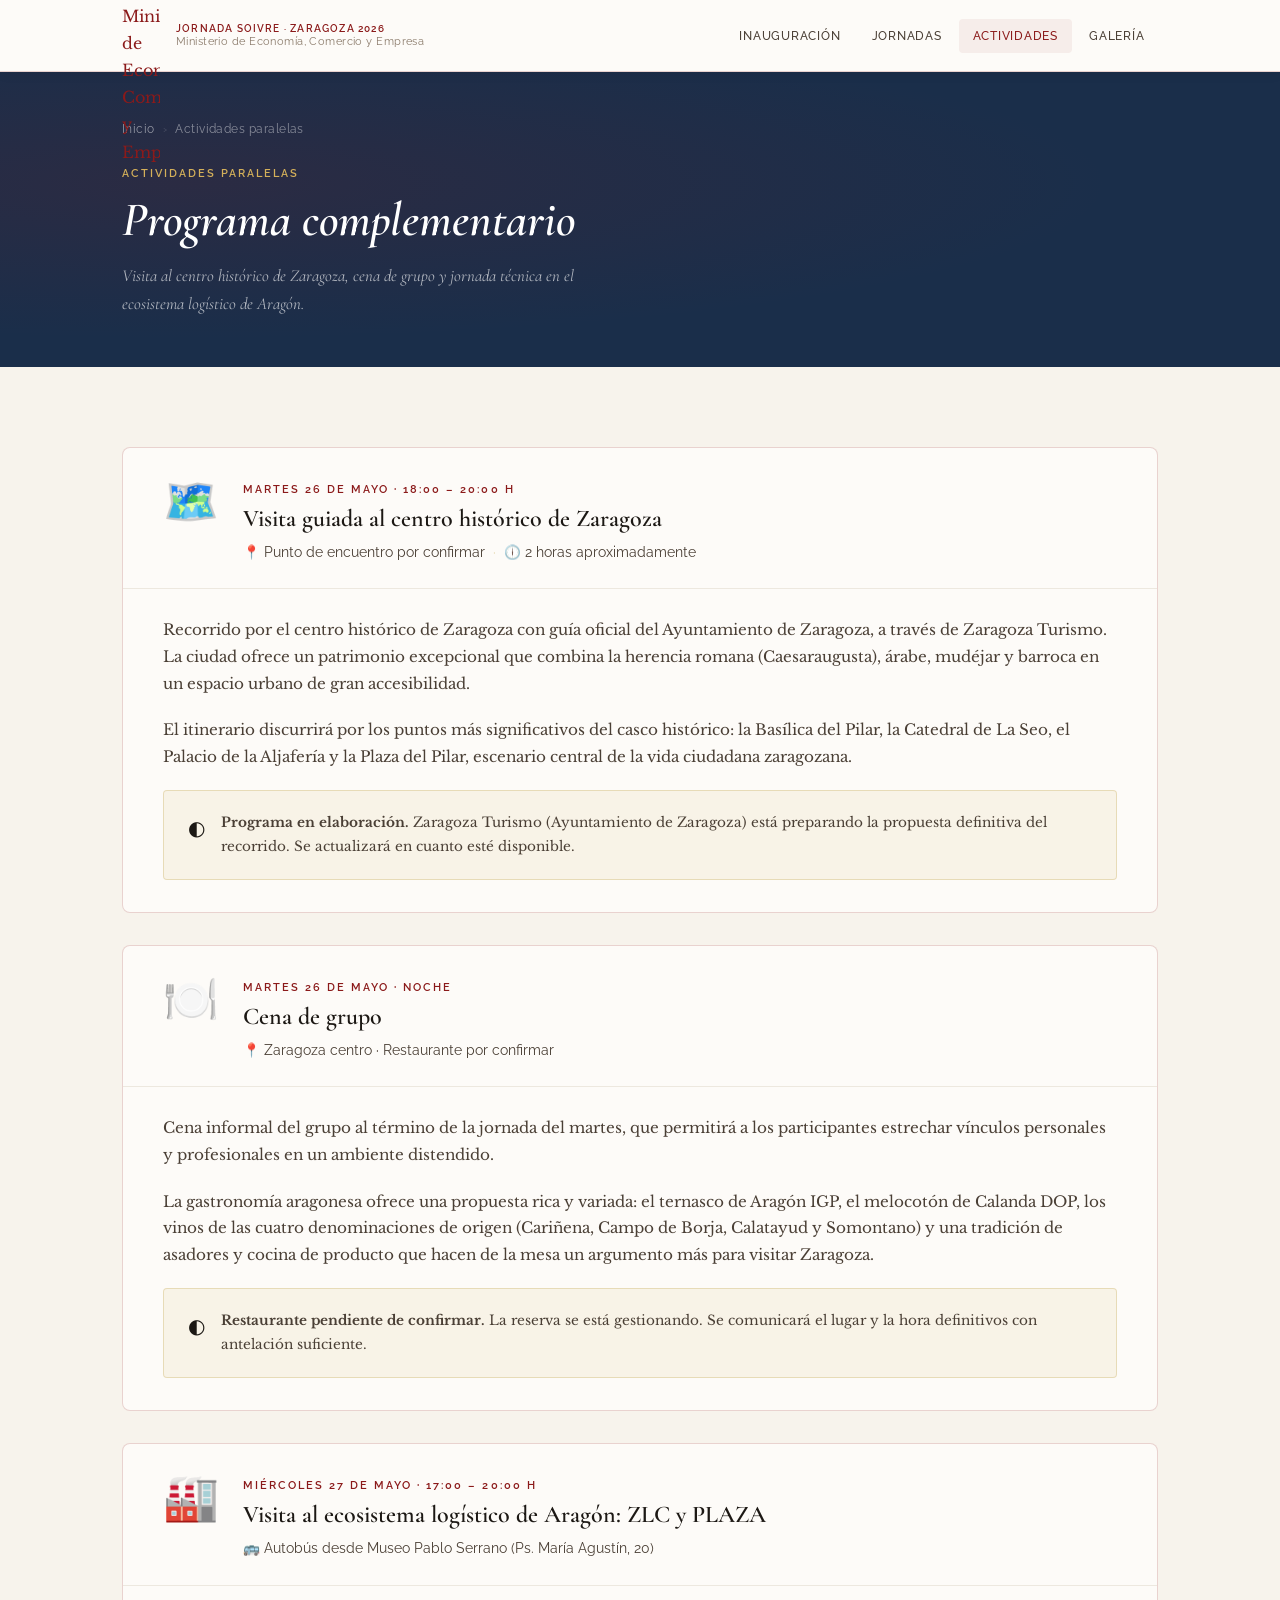
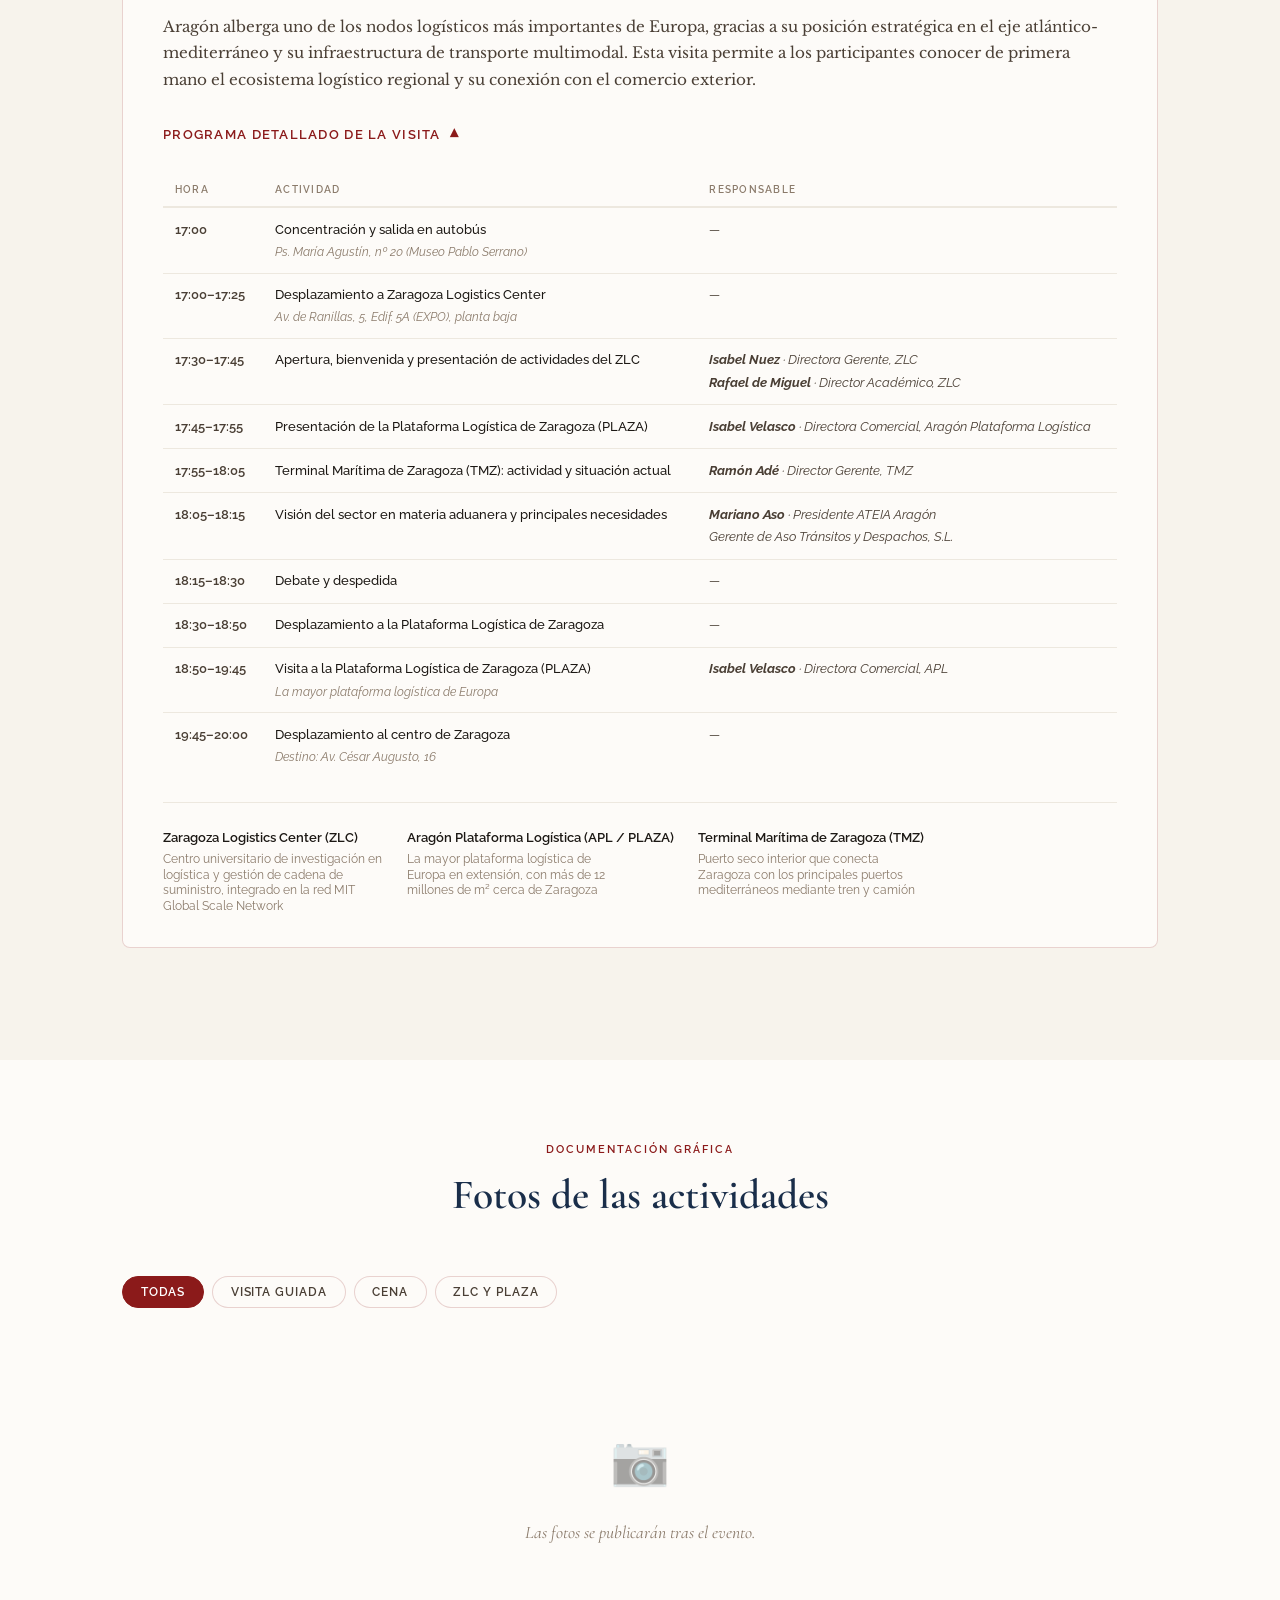
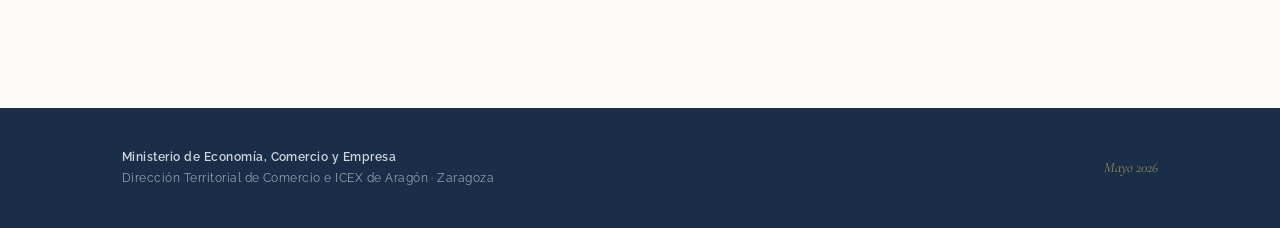
==== commit 4841cba6: "Update actividades.html" ====
--- a/actividades.html
+++ b/actividades.html
@@ -150,14 +150,7 @@
   <header class="site-header">
     <div class="header-inner">
       <a href="index.html" class="header-marca">
-        <svg class="header-escudo" viewBox="0 0 38 50" xmlns="http://www.w3.org/2000/svg" aria-label="Escudo de España">
-          <rect x="0" y="0" width="38" height="50" rx="2" fill="#c60b1e"/>
-          <rect x="0" y="15" width="38" height="20" fill="#ffc400"/>
-          <rect x="0" y="0" width="38" height="15" fill="#c60b1e"/>
-          <rect x="0" y="35" width="38" height="15" fill="#c60b1e"/>
-          <text x="19" y="30" text-anchor="middle" font-size="11"
-                fill="#c60b1e" font-weight="bold" font-family="serif">E</text>
-        </svg>
+        <img src="img/logos/logo-ministerio.jpg" class="header-escudo" alt="Gobierno de España. Ministerio de Economía, Comercio y Empresa.">
         <div class="header-texto">
           <span class="header-evento">Jornada SOIVRE · Zaragoza 2026</span>
           <span class="header-subtexto">Ministerio de Economía, Comercio y Empresa</span>
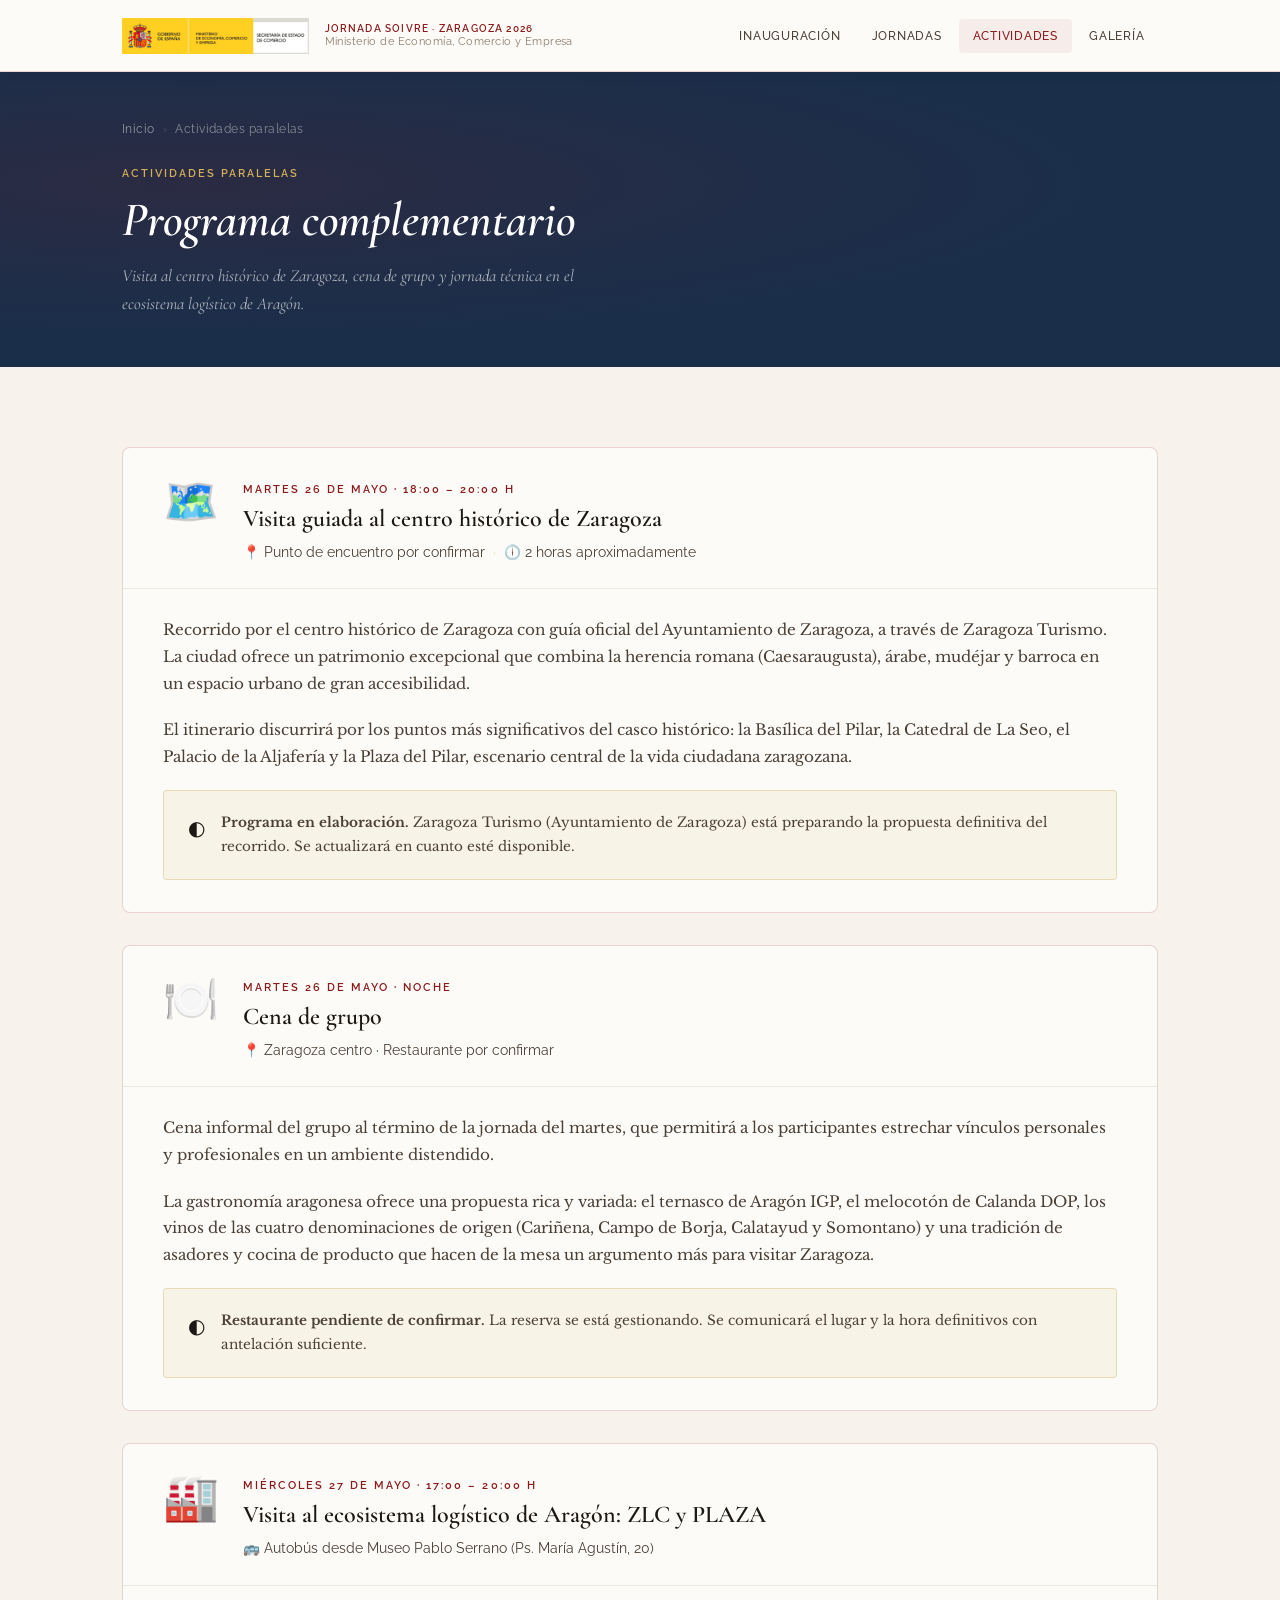
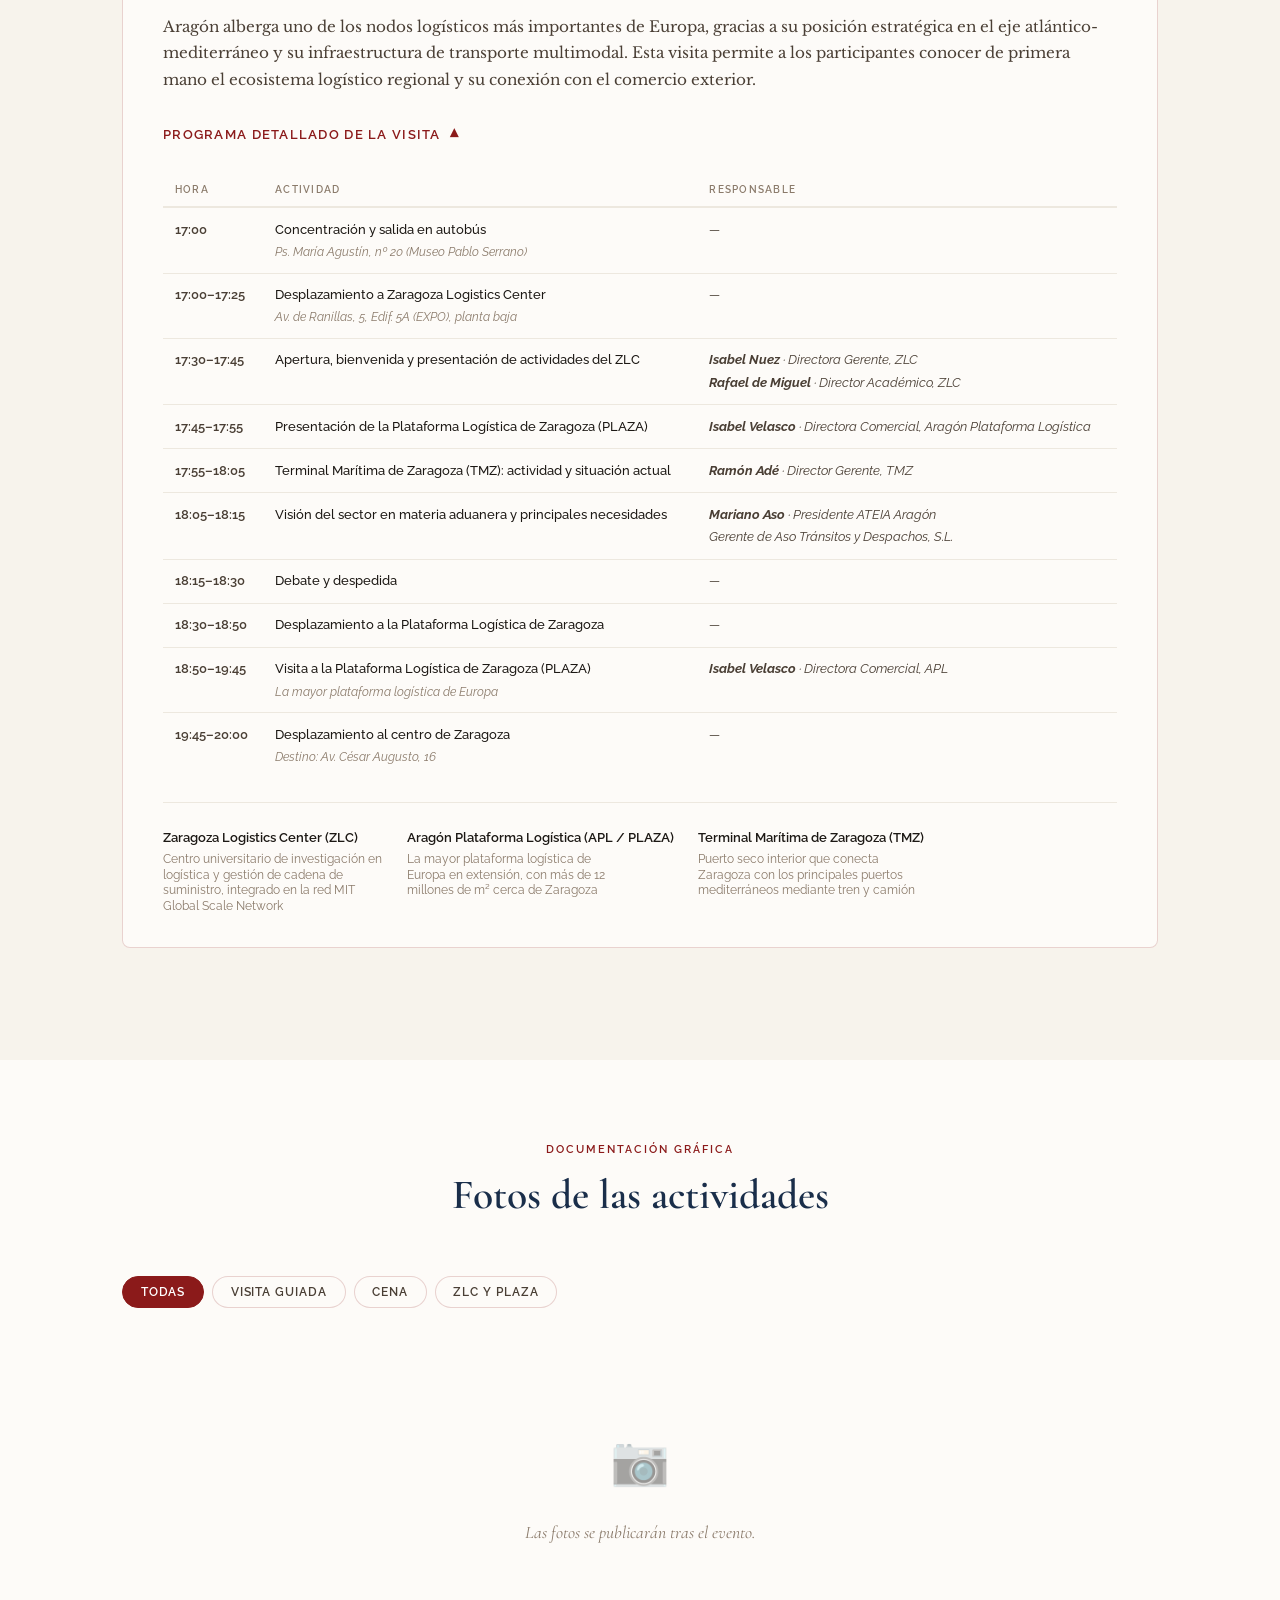
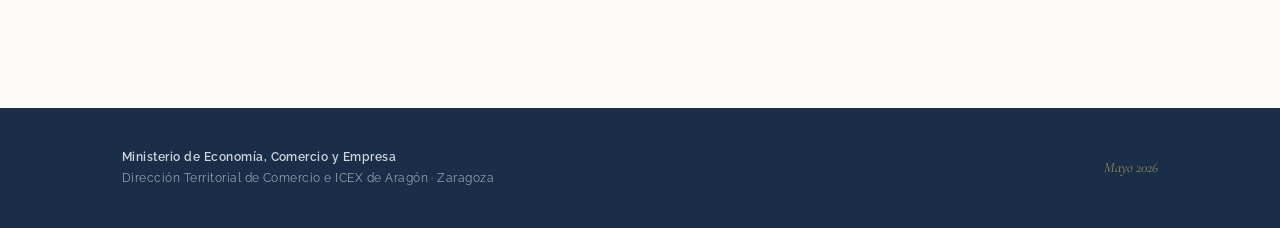
==== commit 776e922d: "Update actividades.html" ====
--- a/actividades.html
+++ b/actividades.html
@@ -150,7 +150,7 @@
   <header class="site-header">
     <div class="header-inner">
       <a href="index.html" class="header-marca">
-        <img src="img/logos/logo-ministerio.jpg" class="header-escudo" alt="Gobierno de España. Ministerio de Economía, Comercio y Empresa.">
+        <img src="logo-ministerio.jpg" class="header-escudo" alt="Gobierno de España. Ministerio de Economía, Comercio y Empresa.">
         <div class="header-texto">
           <span class="header-evento">Jornada SOIVRE · Zaragoza 2026</span>
           <span class="header-subtexto">Ministerio de Economía, Comercio y Empresa</span>
--- a/css/style.css
+++ b/css/style.css
@@ -168,8 +168,9 @@
 }
 
 .header-escudo {
-  width: 38px;
-  height: auto;
+  height: 36px;
+  width: auto;
+  max-width: 220px;
 }
 
 .header-texto {
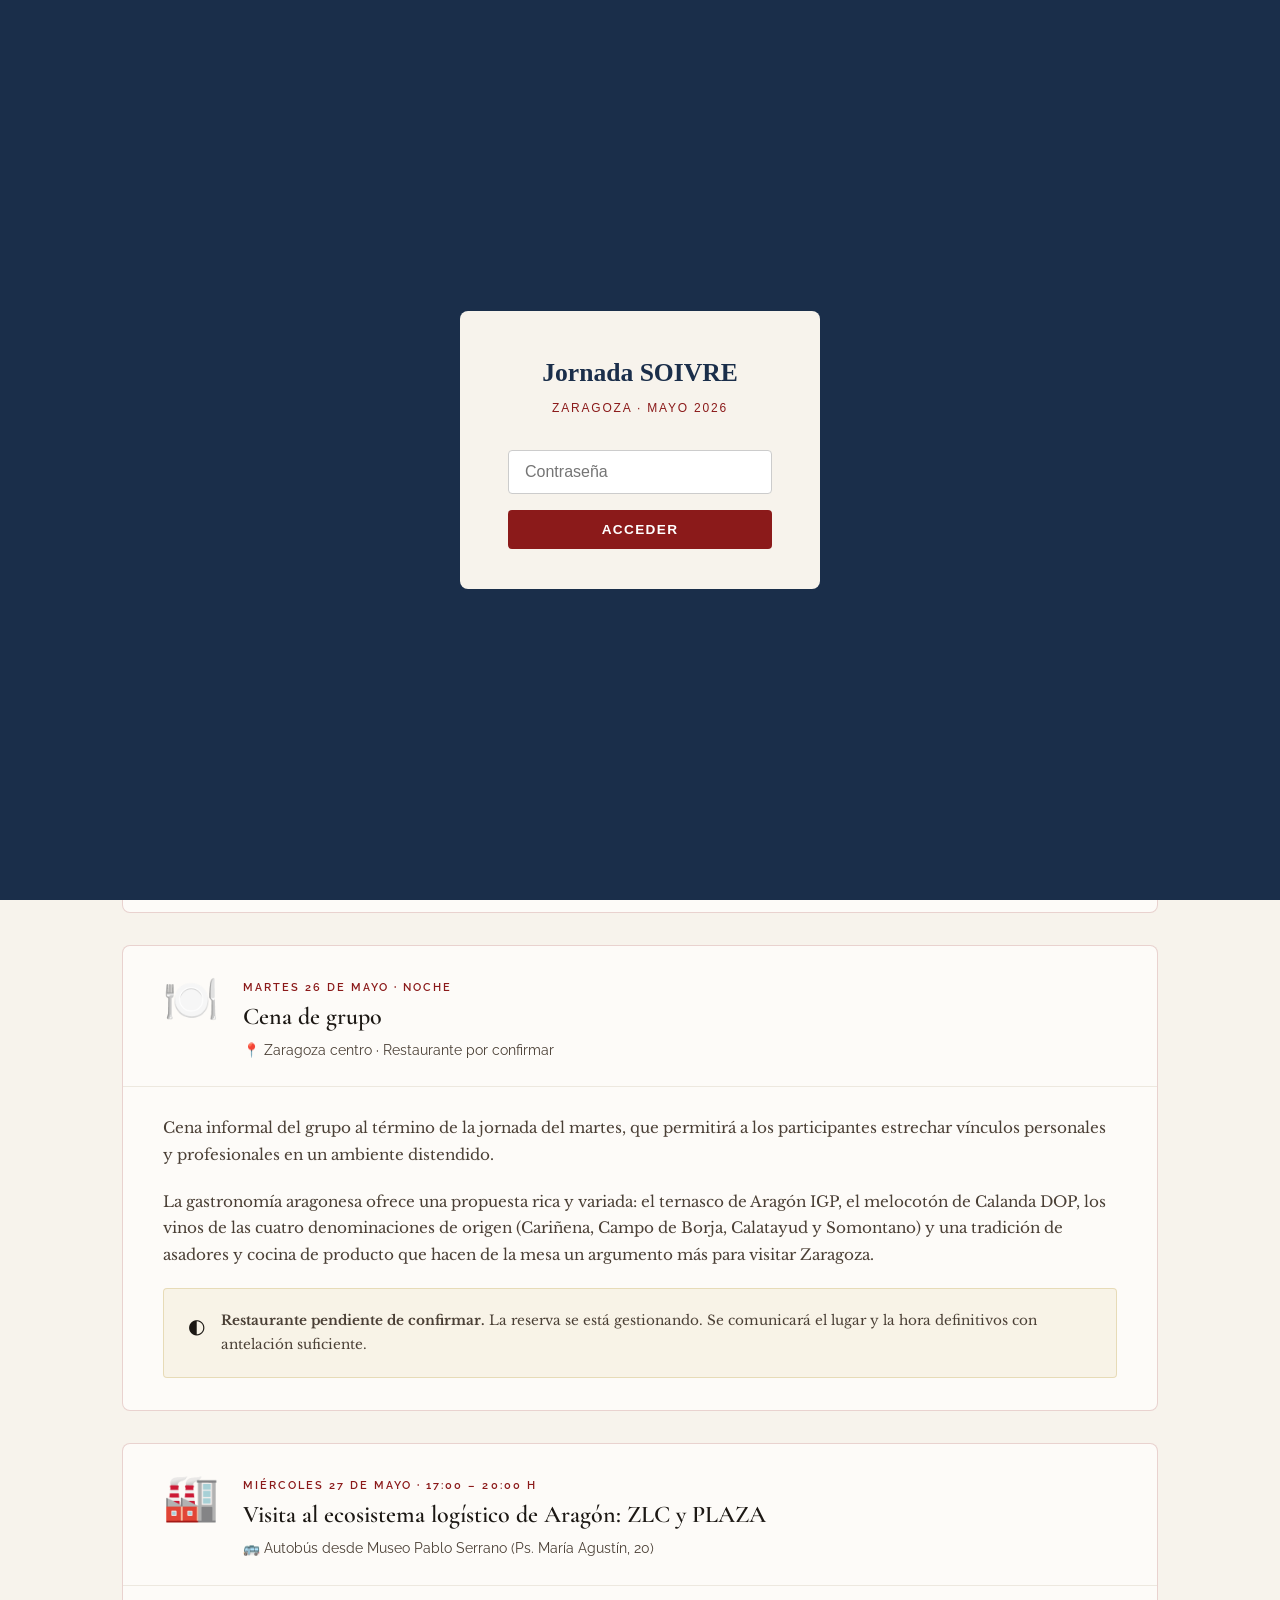
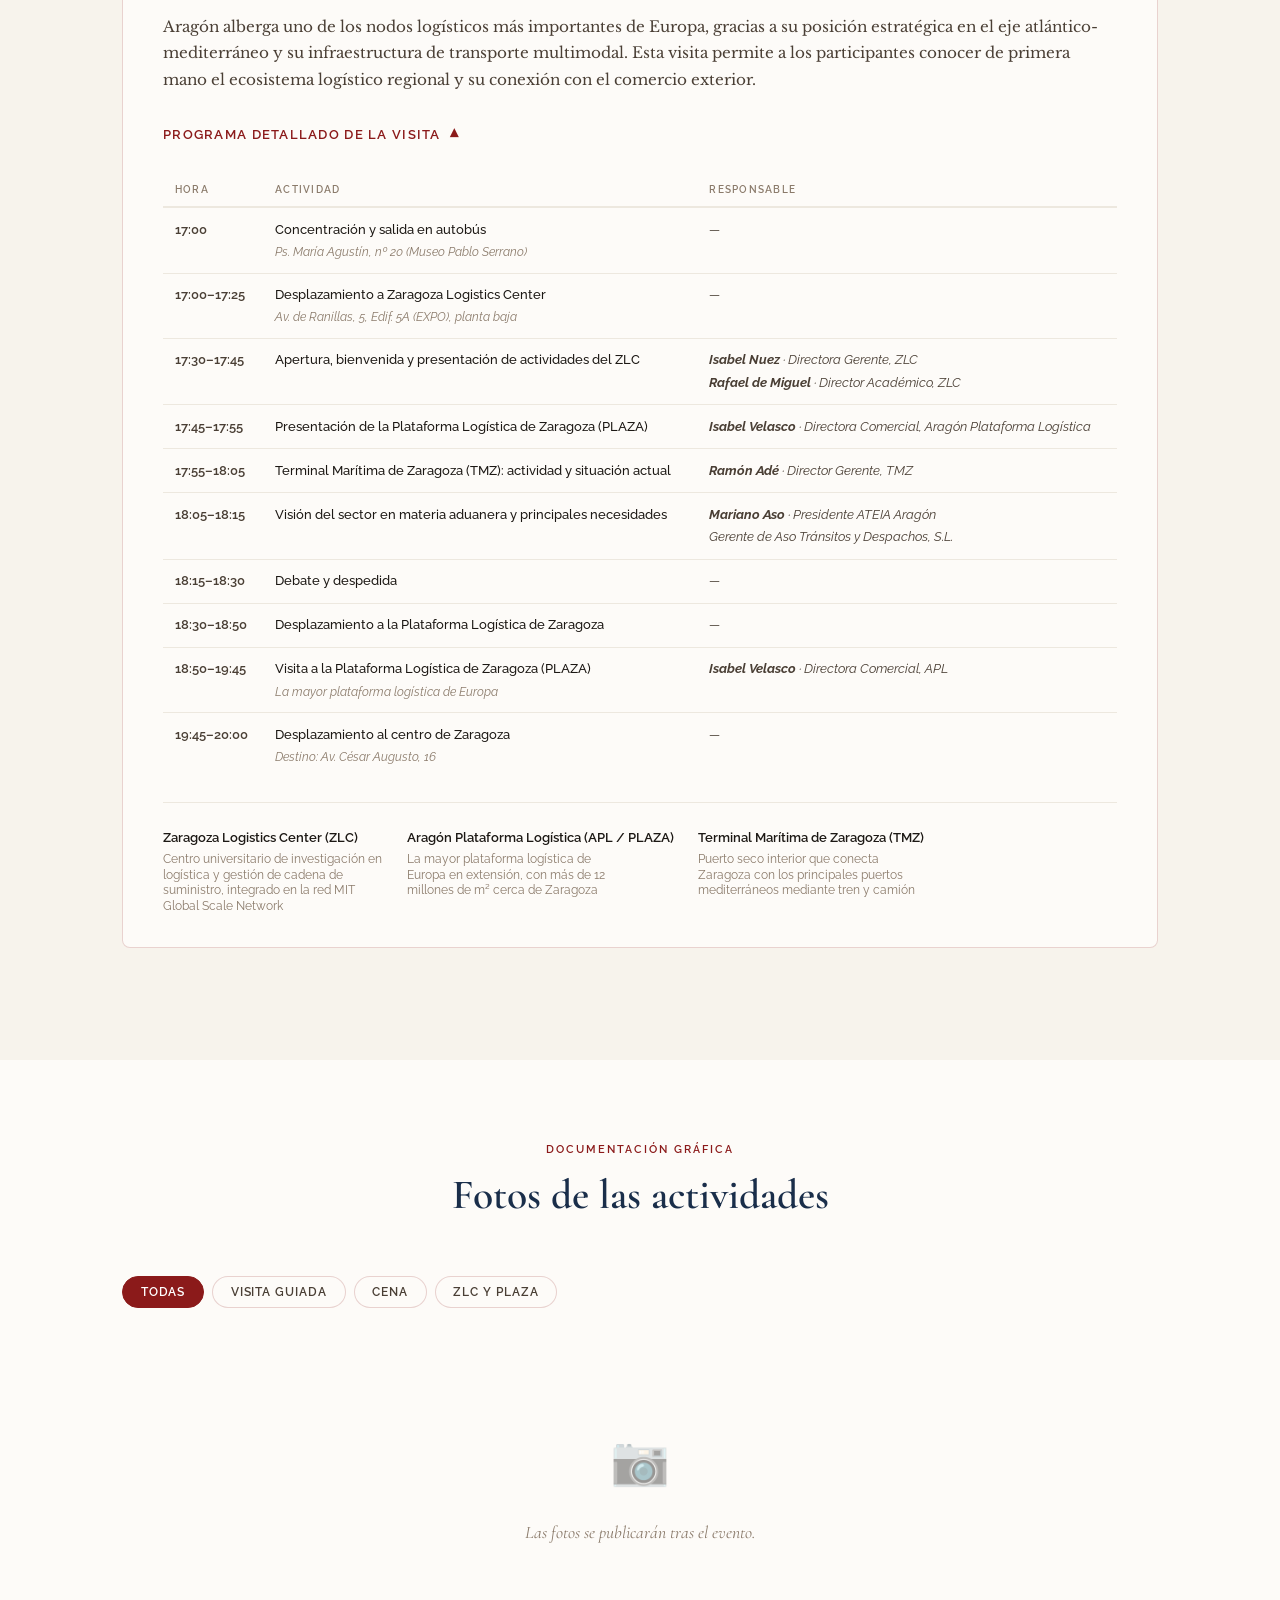
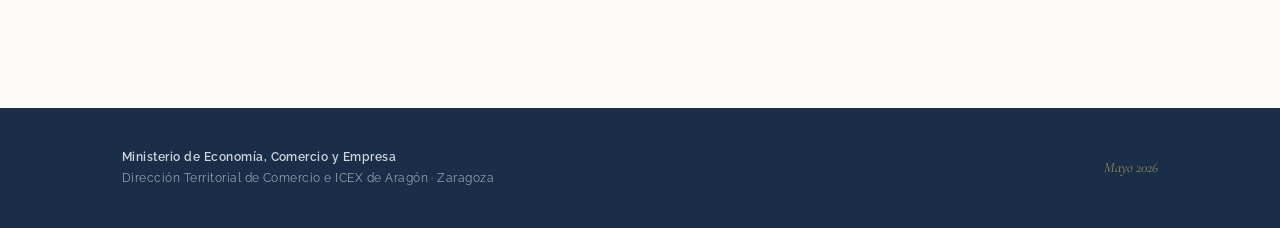
==== commit 7045a2a3: "Update actividades.html" ====
--- a/actividades.html
+++ b/actividades.html
@@ -459,6 +459,7 @@
     </div>
   </footer>
 
+  <script src="js/login.js"></script>
   <script src="js/app.js"></script>
   <script>
     // Galería filtrada por secciones de actividades
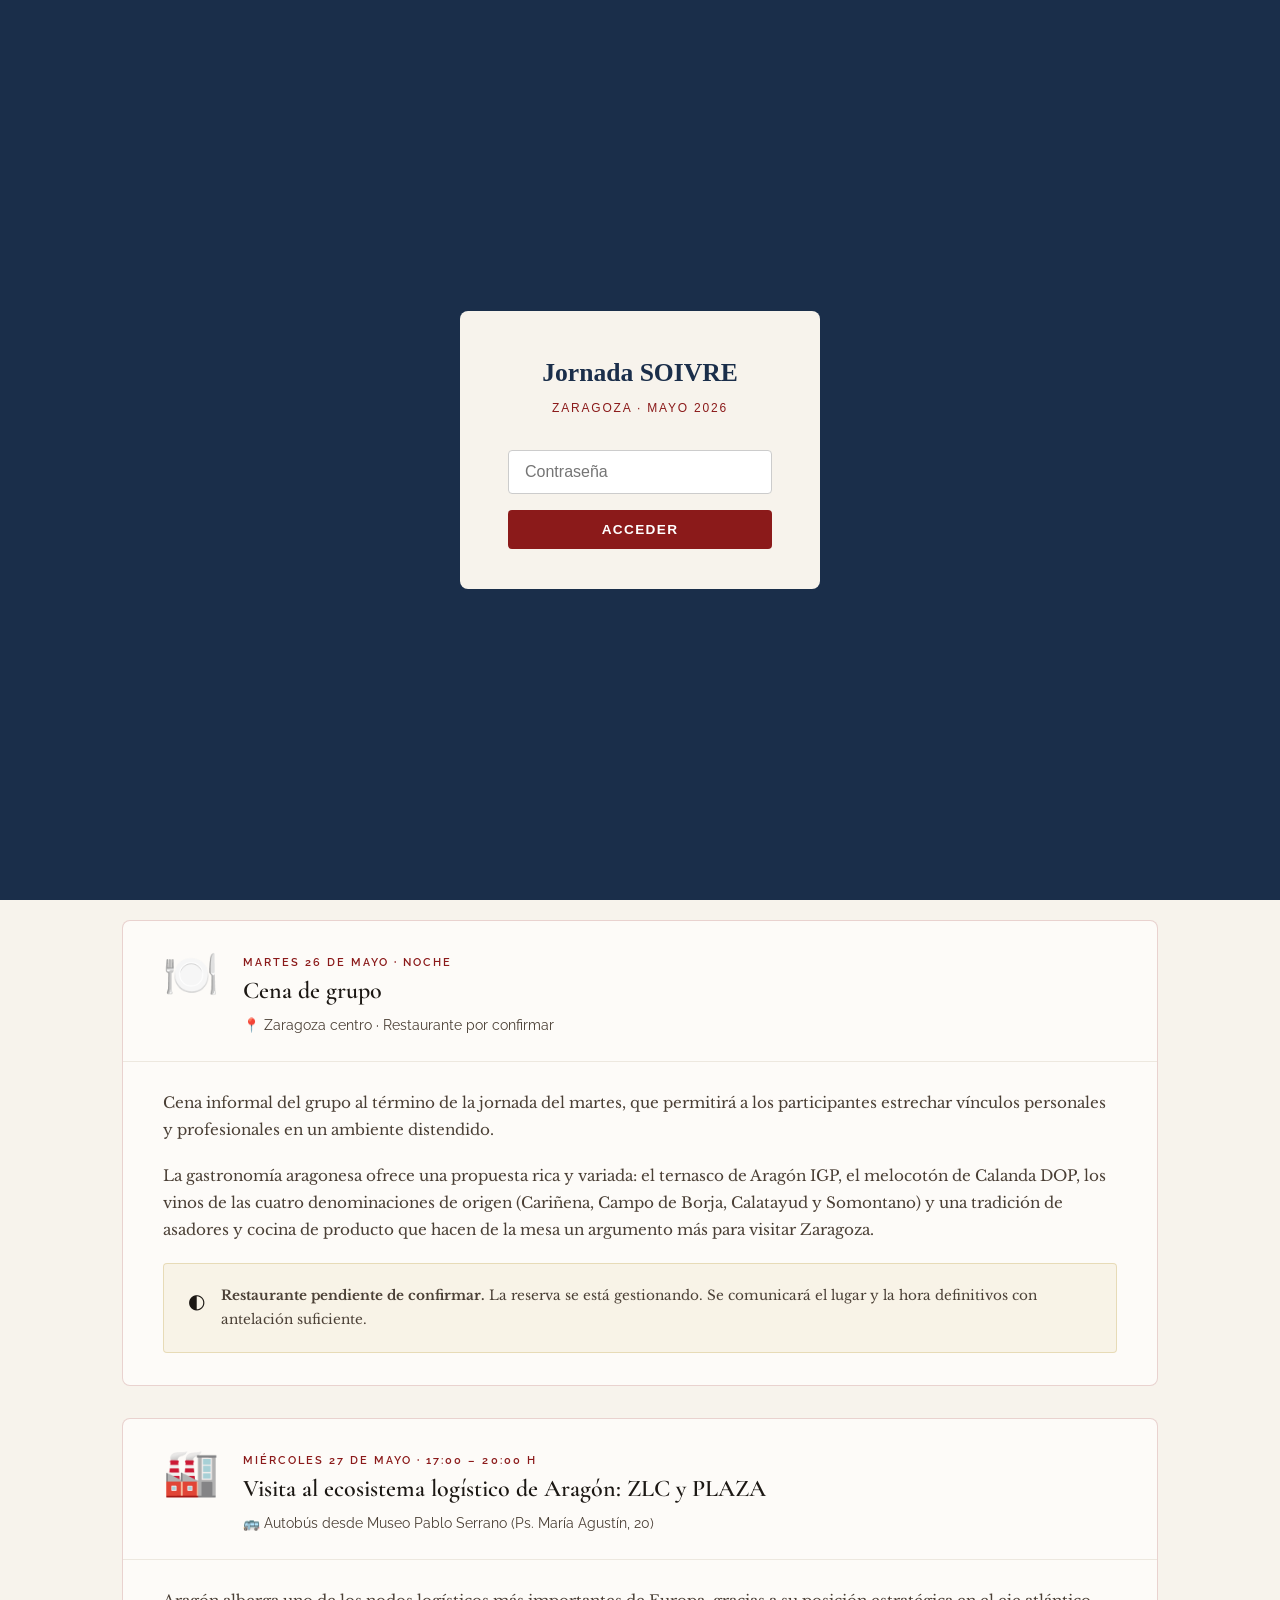
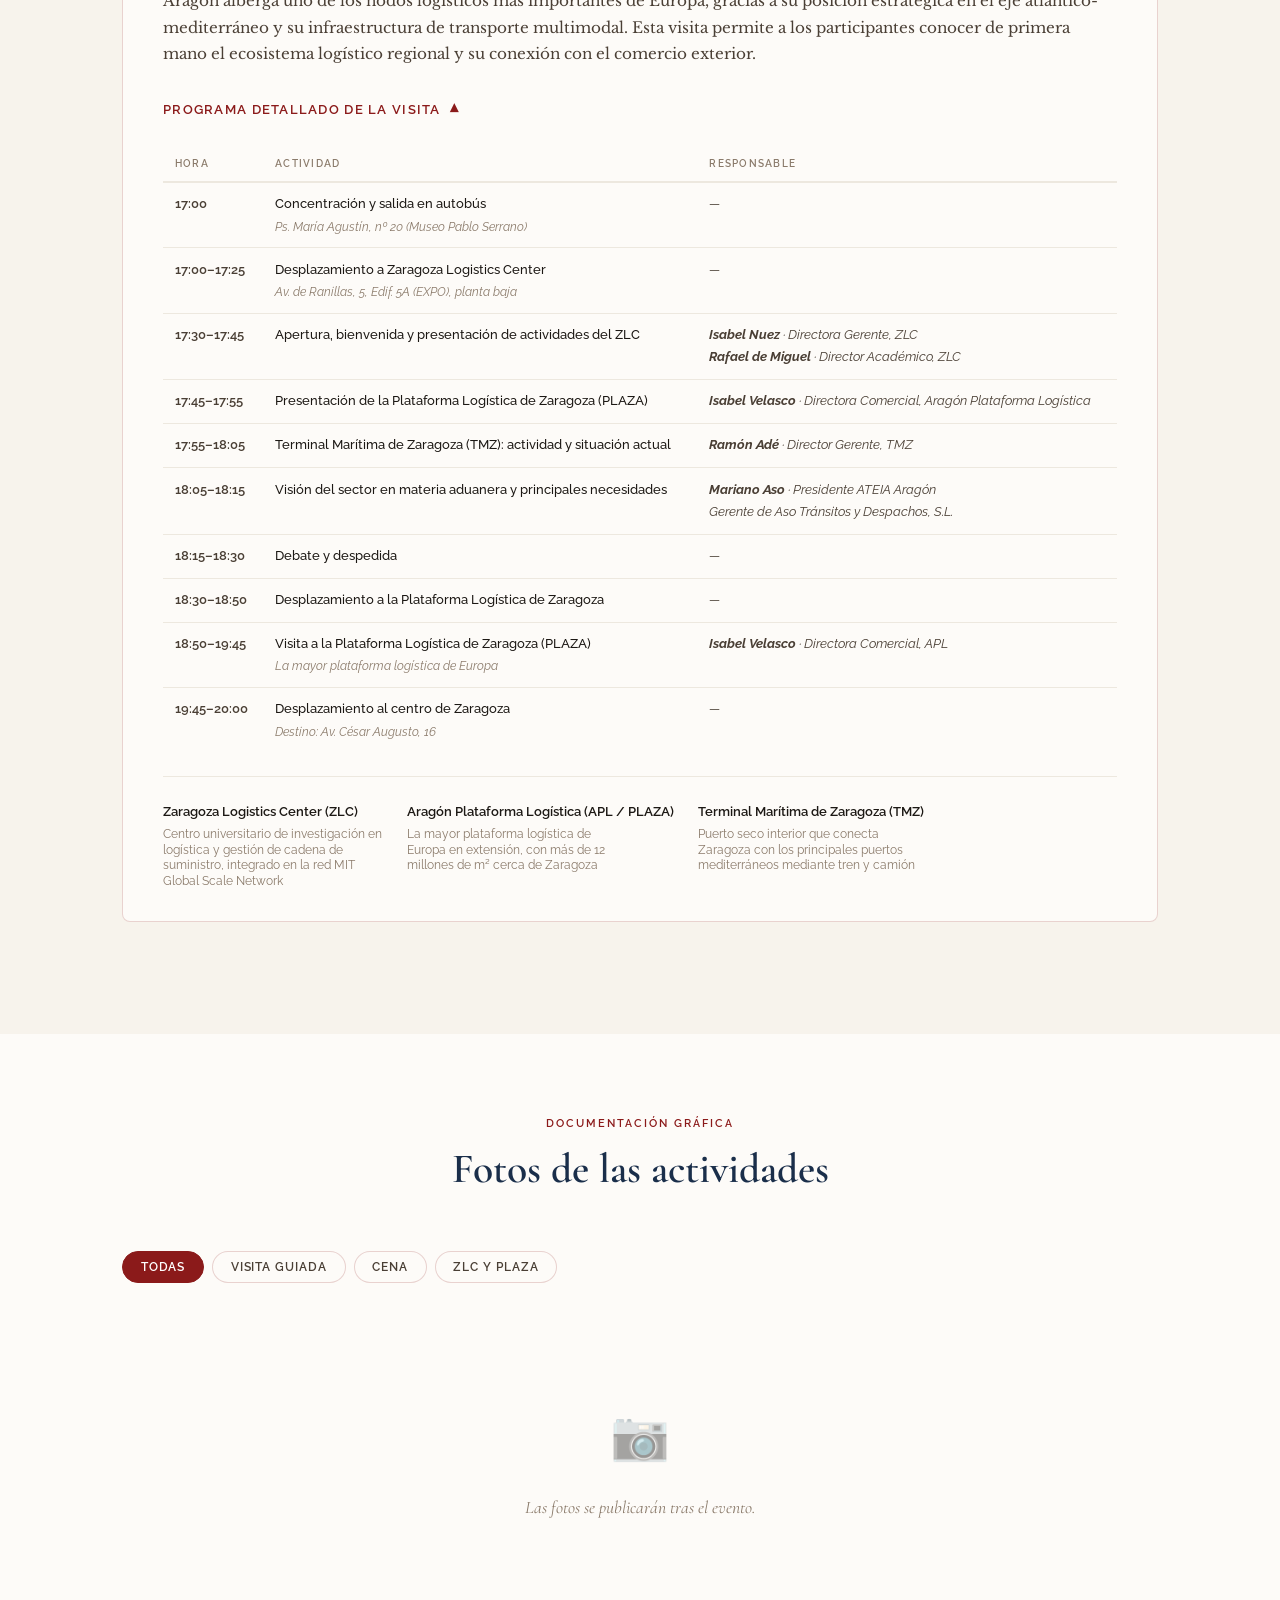
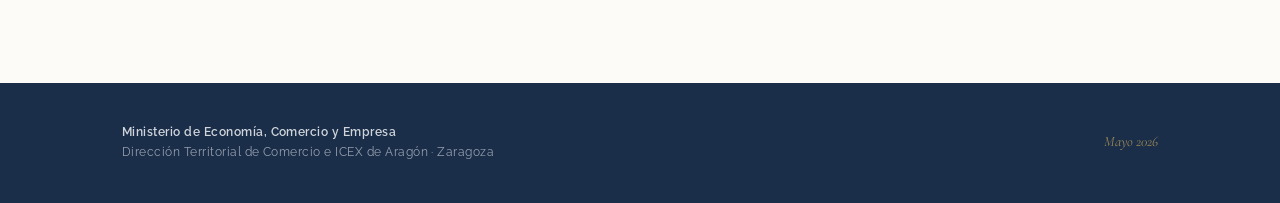
==== commit 568c6727: "Update actividades.html" ====
--- a/actividades.html
+++ b/actividades.html
@@ -200,12 +200,12 @@
         <div class="actividad-grande-cabecera">
           <div class="actividad-grande-icono">🗺️</div>
           <div class="actividad-grande-meta">
-            <span class="label">Martes 26 de mayo · 18:00 – 20:00 h</span>
+            <span class="label">Martes 26 de mayo · 18:00 – 20:30 h</span>
             <div class="actividad-grande-titulo">Visita guiada al centro histórico de Zaragoza</div>
             <div class="actividad-grande-cuando">
-              <span>📍 Punto de encuentro por confirmar</span>
+              <span>📍 Entrada de la Delegación Especial de Economía y Hacienda de Aragón · C/ José Luis Albareda, 18</span>
               <span style="color:var(--borde-dorado)">·</span>
-              <span>🕕 2 horas aproximadamente</span>
+              <span>🕕 2 horas y media aproximadamente</span>
             </div>
           </div>
         </div>
@@ -217,18 +217,8 @@
             y barroca en un espacio urbano de gran accesibilidad.
           </p>
           <p>
-            El itinerario discurrirá por los puntos más significativos del casco histórico: 
-            la Basílica del Pilar, la Catedral de La Seo, el Palacio de la Aljafería y la Plaza 
-            del Pilar, escenario central de la vida ciudadana zaragozana.
+            El itinerario discurrirá por los puntos más significativos del casco histórico: avenida César Augusto, plaza de Salamero, el Coso, calle Alfonso I, plaza de las Catedrales, Basílica del Pilar (visita del interior), La Seo (visita del interior), plaza de San Bruno, arco del Deán, plaza de Santa Marta, calle Mayor y plaza de San Pedro Nolasco, para terminar en el exterior del Museo del Teatro Romano de Caesaraugusta.
           </p>
-          <div class="aviso-pendiente">
-            <span class="aviso-pendiente-icono">◐</span>
-            <p>
-              <strong>Programa en elaboración.</strong> Zaragoza Turismo (Ayuntamiento de Zaragoza) 
-              está preparando la propuesta definitiva del recorrido. Se actualizará en cuanto 
-              esté disponible.
-            </p>
-          </div>
         </div>
       </div>
 
--- a/css/style.css
+++ b/css/style.css
@@ -287,34 +287,18 @@
   pointer-events: none;
 }
 
-/* Líneas decorativas heráldicase */
-.hero::after {
-  content: '';
-  position: absolute;
-  top: 0; right: 0;
-  width: 420px; height: 100%;
-  background: linear-gradient(135deg,
-    transparent 0%,
-    rgba(184,149,42,0.04) 30%,
-    rgba(184,149,42,0.08) 50%,
-    transparent 70%
-  );
-  pointer-events: none;
-}
-
 .hero-inner {
   position: relative;
   z-index: 1;
   max-width: var(--max-ancho);
   margin: 0 auto;
   padding: 0 2rem;
-  display: grid;
-  grid-template-columns: 1fr auto;
-  gap: 3rem;
-  align-items: center;
-}
-
-.hero-contenido { max-width: 680px; }
+}
+
+.hero-contenido {
+  flex: 1;
+  max-width: 820px;
+}
 
 .hero-etiqueta {
   display: inline-flex;
@@ -388,6 +372,7 @@
   align-items: center;
   gap: 0.75rem;
   opacity: 0.25;
+  flex-shrink: 0;
 }
 .hero-decoracion-linea {
   width: 1px;
@@ -1127,7 +1112,7 @@
   .nav-hamburguer { display: flex; }
 
   .hero-inner {
-    grid-template-columns: 1fr;
+    flex-direction: column;
   }
   .hero-decoracion { display: none; }
 
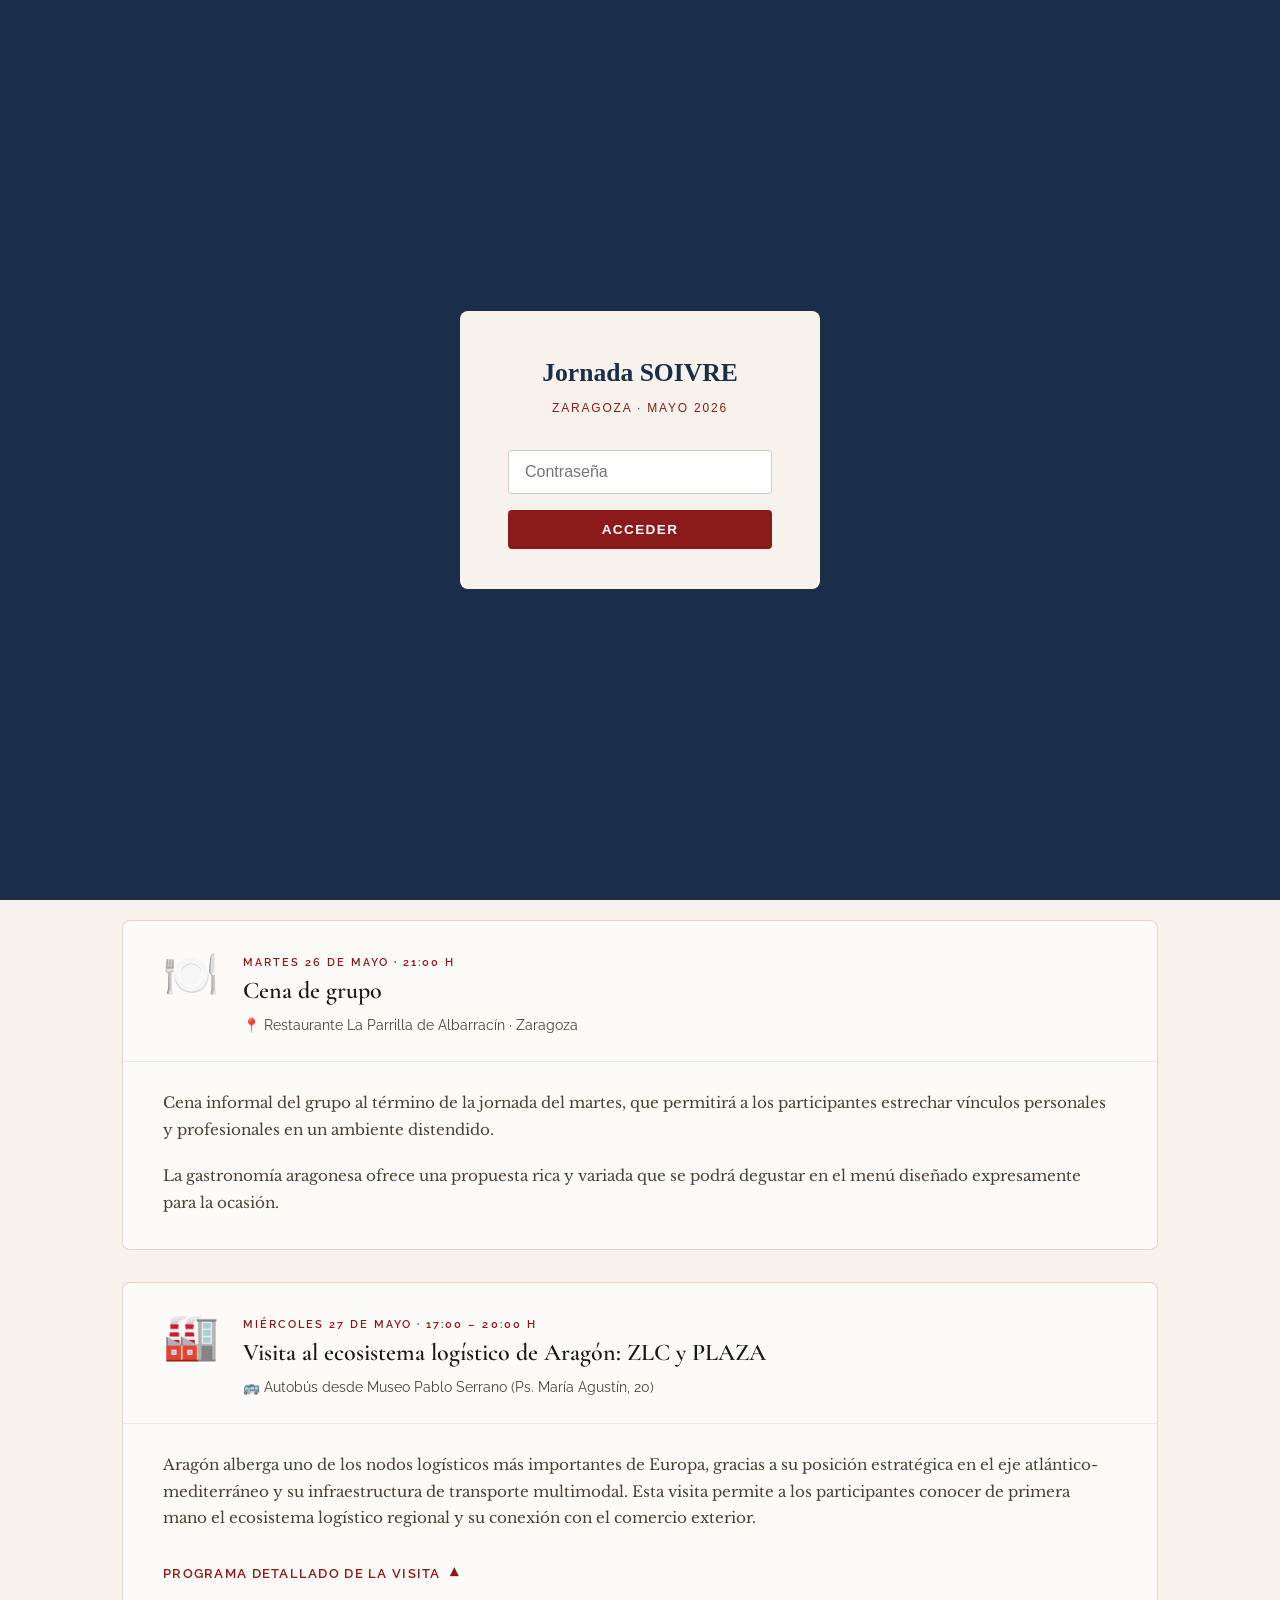
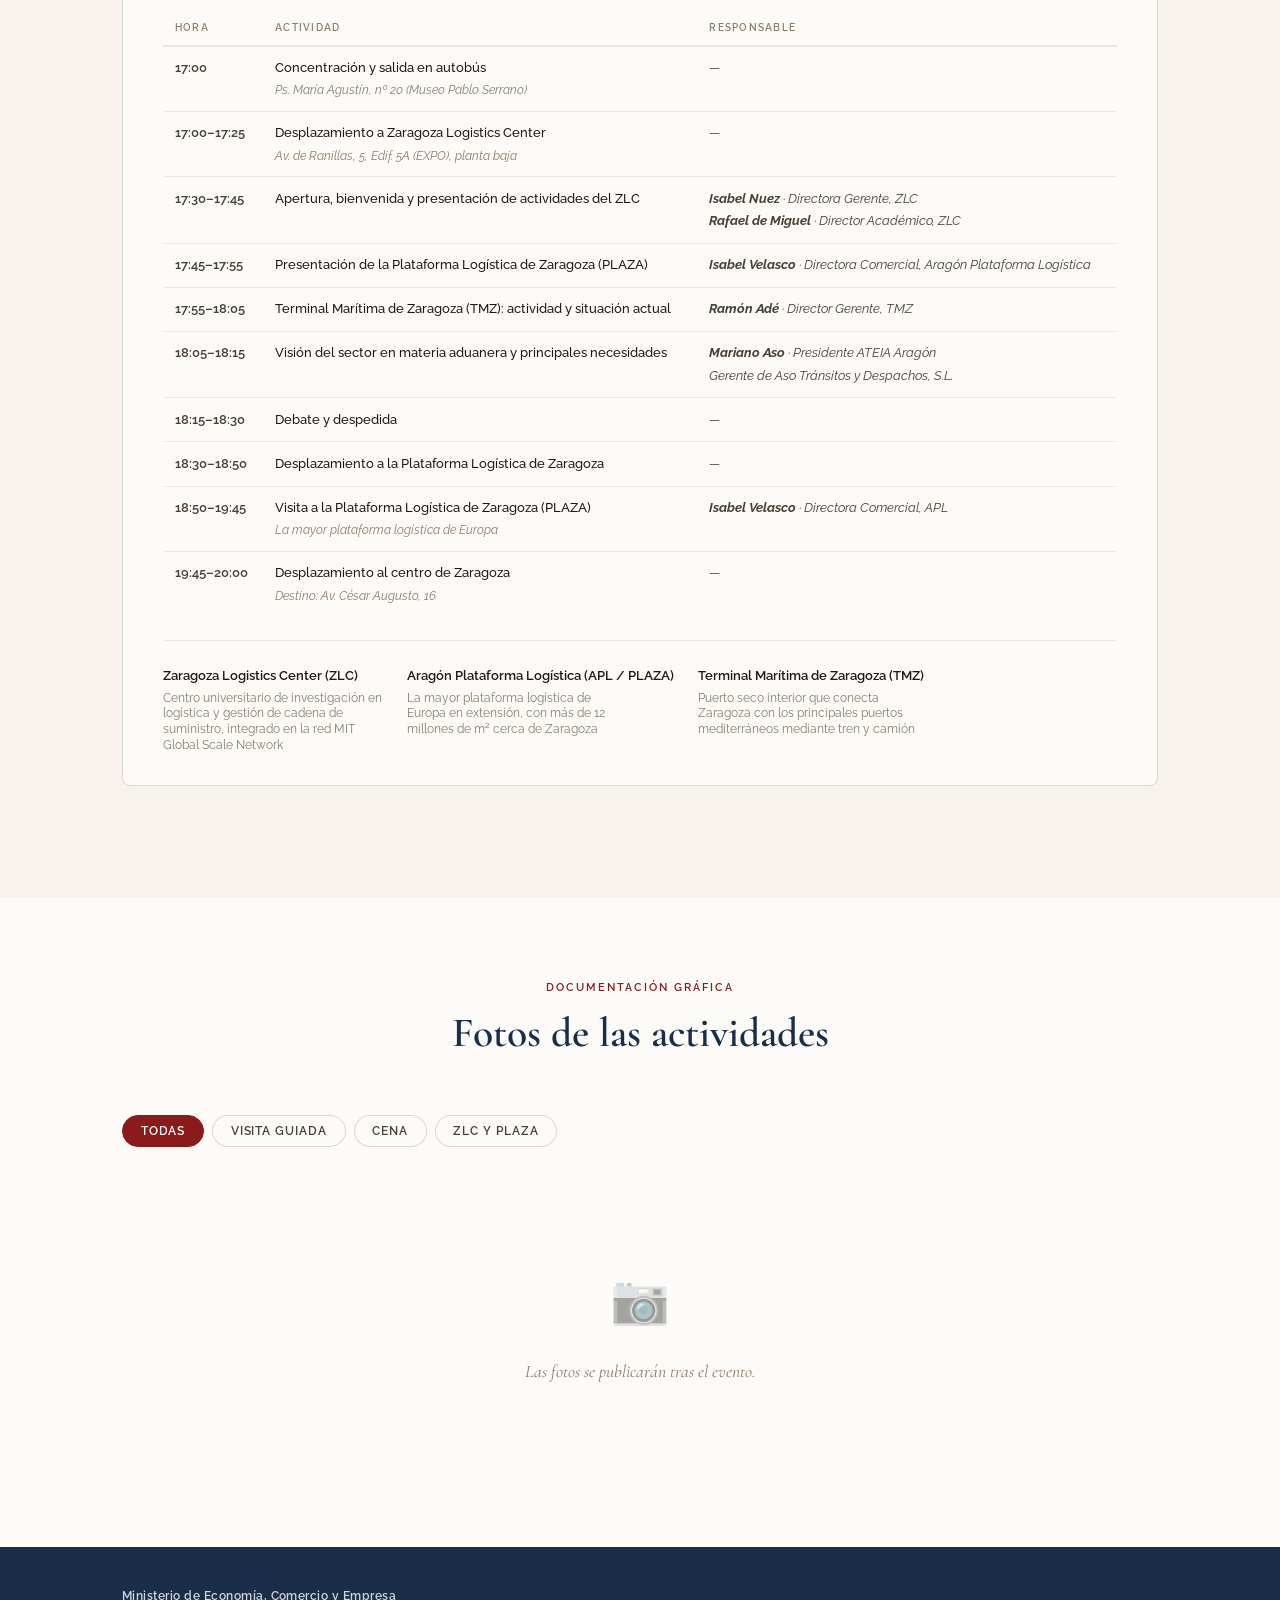
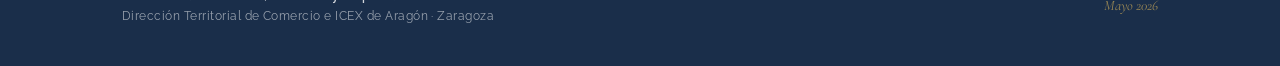
==== commit 4fbb215d: "Update actividades.html" ====
--- a/actividades.html
+++ b/actividades.html
@@ -227,10 +227,10 @@
         <div class="actividad-grande-cabecera">
           <div class="actividad-grande-icono">🍽️</div>
           <div class="actividad-grande-meta">
-            <span class="label">Martes 26 de mayo · Noche</span>
+            <span class="label">Martes 26 de mayo · 21:00 h</span>
             <div class="actividad-grande-titulo">Cena de grupo</div>
             <div class="actividad-grande-cuando">
-              <span>📍 Zaragoza centro · Restaurante por confirmar</span>
+              <span>📍 Restaurante La Parrilla de Albarracín · Zaragoza</span>
             </div>
           </div>
         </div>
@@ -241,19 +241,8 @@
             distendido.
           </p>
           <p>
-            La gastronomía aragonesa ofrece una propuesta rica y variada: el ternasco de 
-            Aragón IGP, el melocotón de Calanda DOP, los vinos de las cuatro 
-            denominaciones de origen (Cariñena, Campo de Borja, Calatayud y Somontano) 
-            y una tradición de asadores y cocina de producto que hacen de la mesa 
-            un argumento más para visitar Zaragoza.
+            La gastronomía aragonesa ofrece una propuesta rica y variada que se podrá degustar en el menú diseñado expresamente para la ocasión.
           </p>
-          <div class="aviso-pendiente">
-            <span class="aviso-pendiente-icono">◐</span>
-            <p>
-              <strong>Restaurante pendiente de confirmar.</strong> La reserva se está 
-              gestionando. Se comunicará el lugar y la hora definitivos con antelación suficiente.
-            </p>
-          </div>
         </div>
       </div>
 
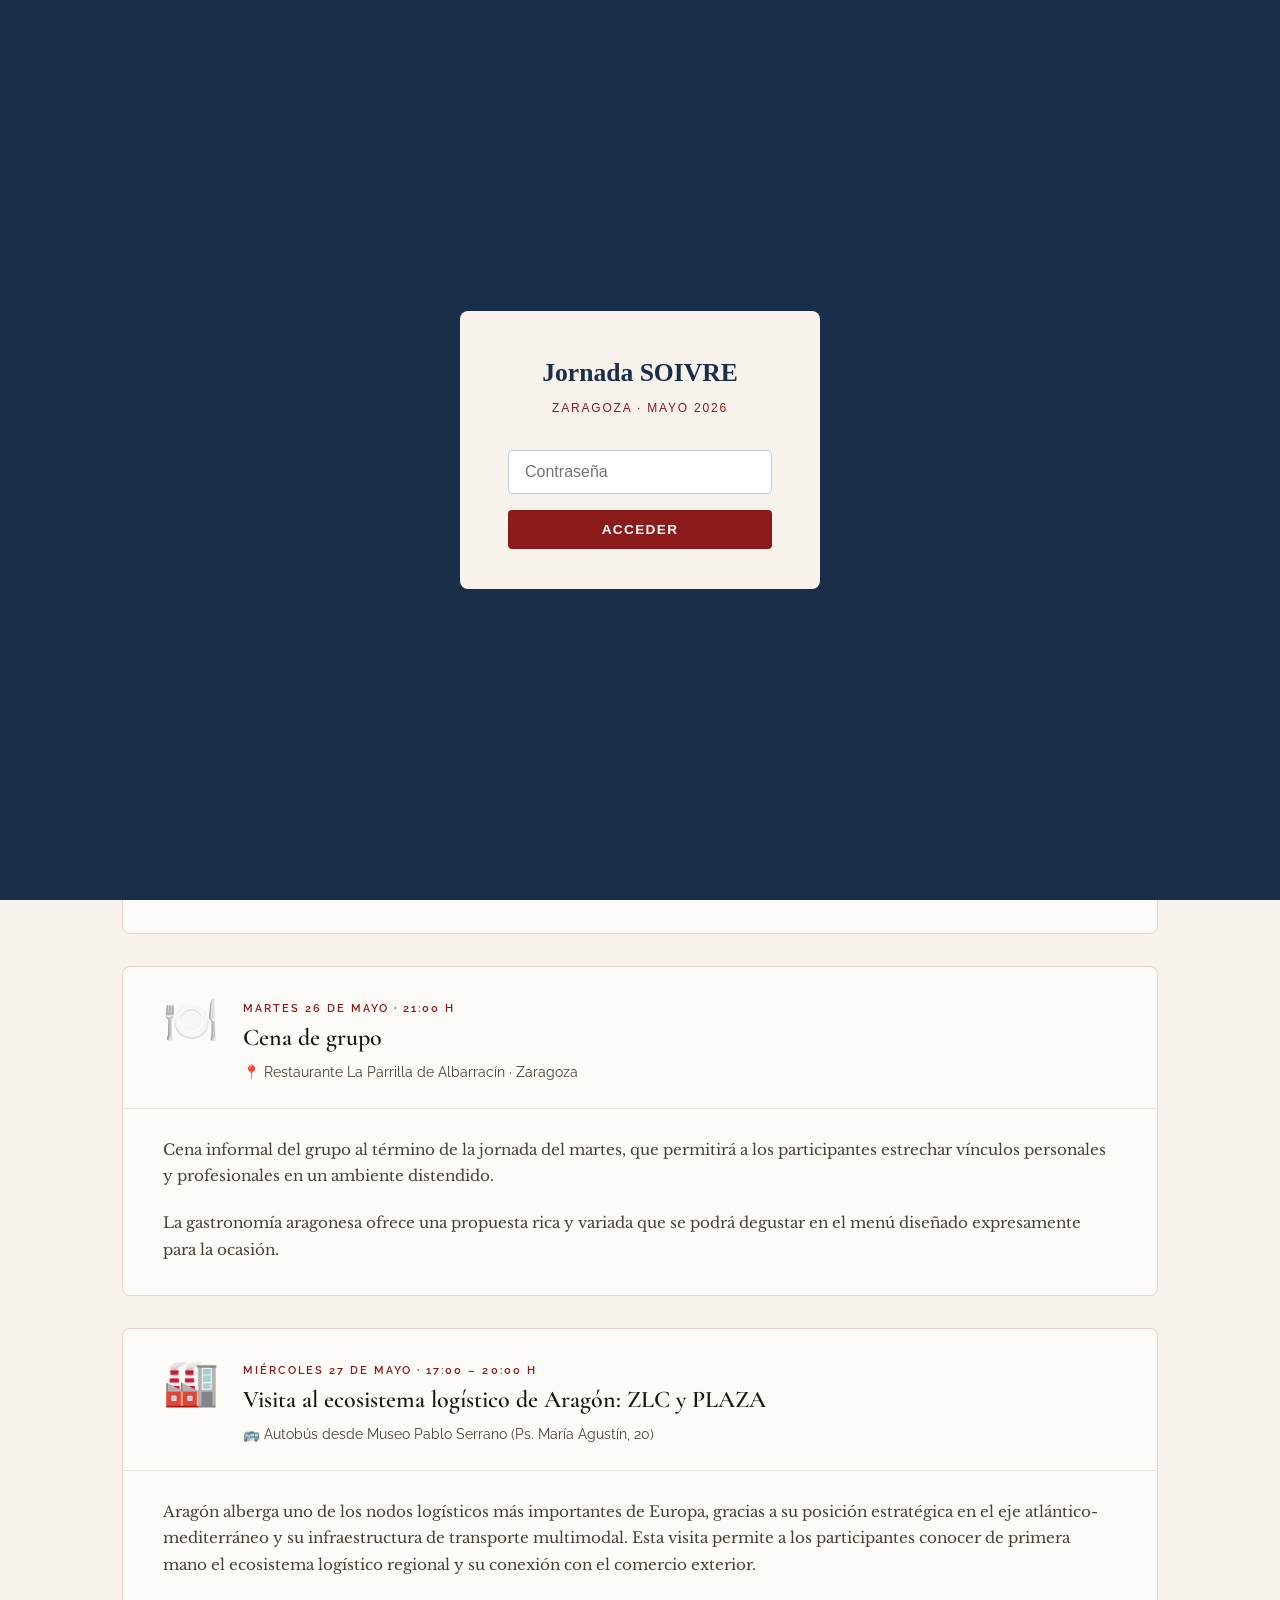
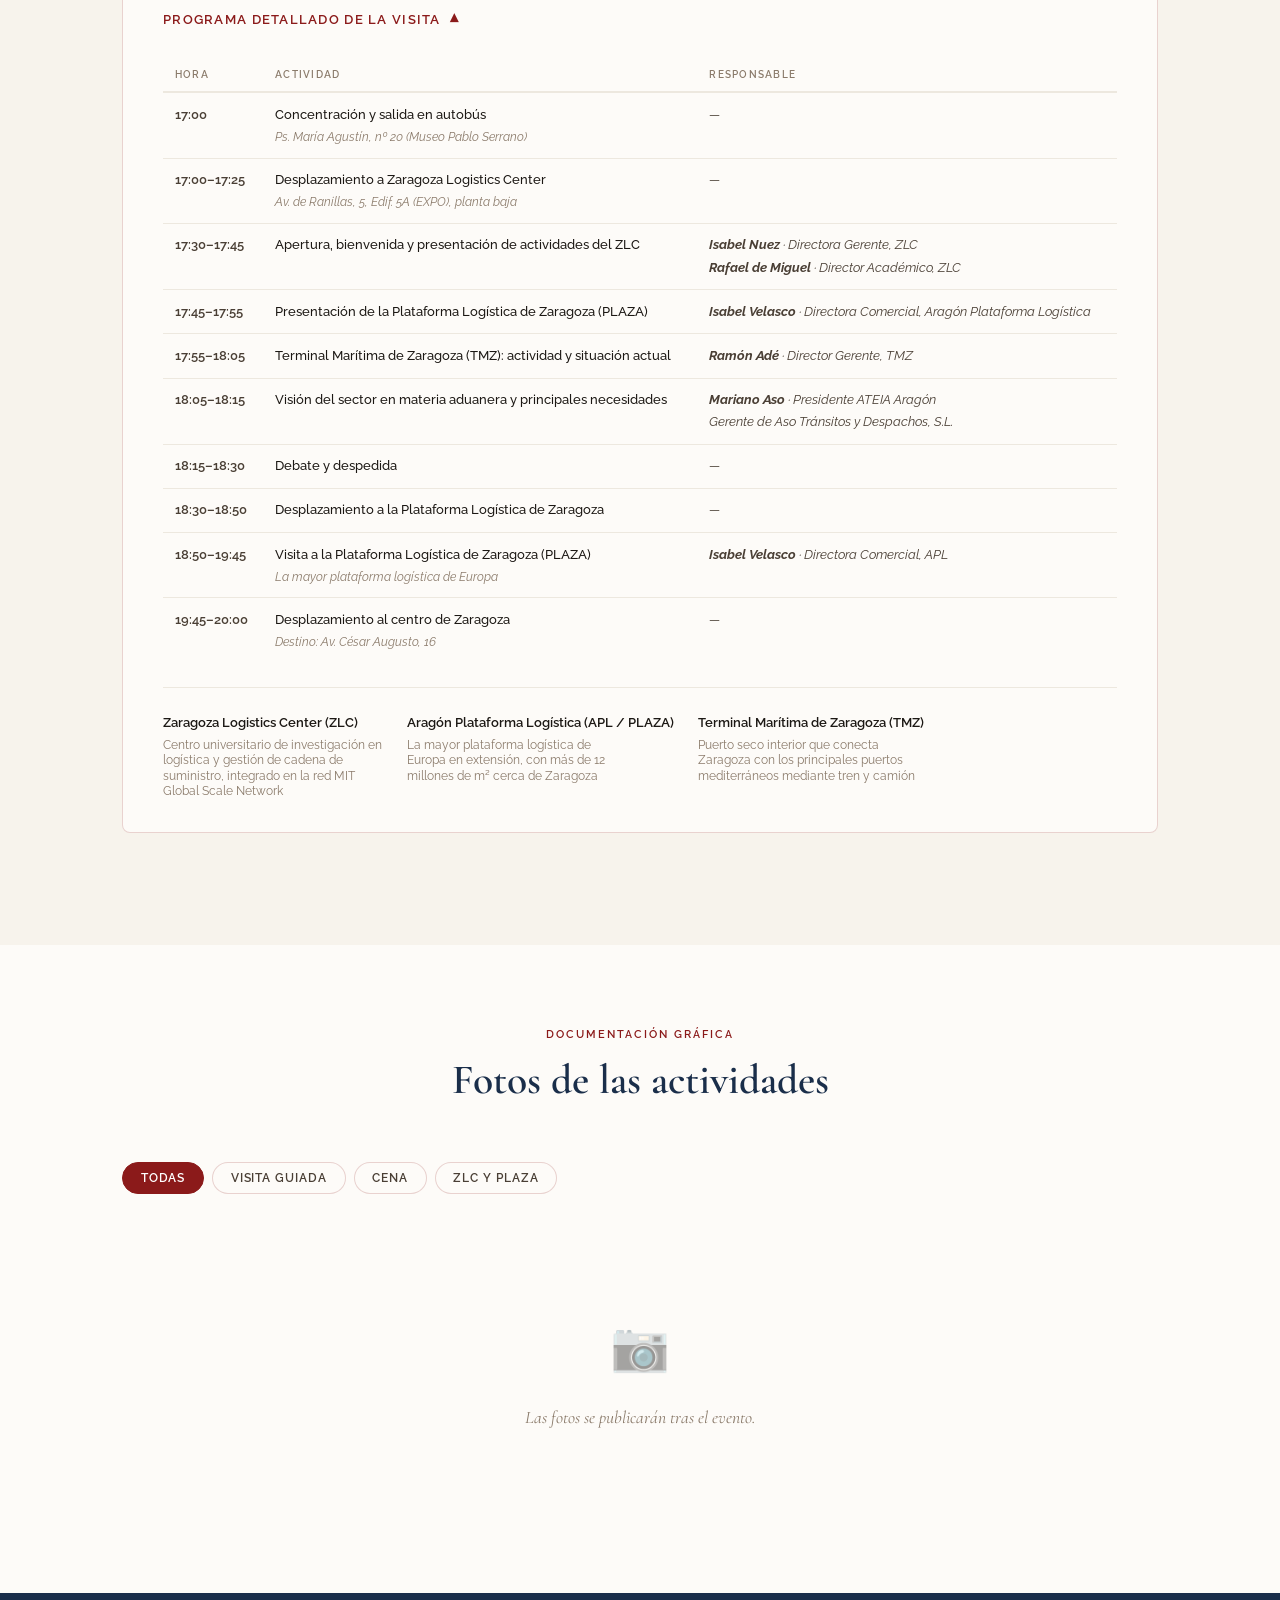
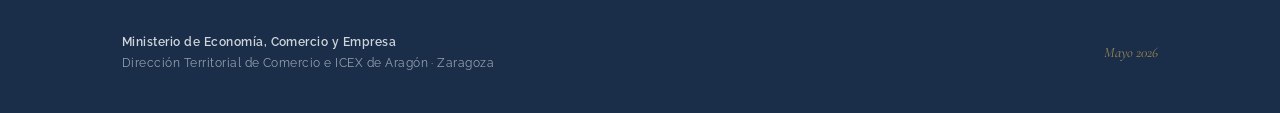
==== commit 5f0c18f2: "Update actividades.html" ====
--- a/actividades.html
+++ b/actividades.html
@@ -218,6 +218,9 @@
           </p>
           <p>
             El itinerario discurrirá por los puntos más significativos del casco histórico: avenida César Augusto, plaza de Salamero, el Coso, calle Alfonso I, plaza de las Catedrales, Basílica del Pilar (visita del interior), La Seo (visita del interior), plaza de San Bruno, arco del Deán, plaza de Santa Marta, calle Mayor y plaza de San Pedro Nolasco, para terminar en el exterior del Museo del Teatro Romano de Caesaraugusta.
+          </p>
+          <p>
+            A continuación del paseo, habrá una degustación de dulces aragoneses en Fantoba.
           </p>
         </div>
       </div>
